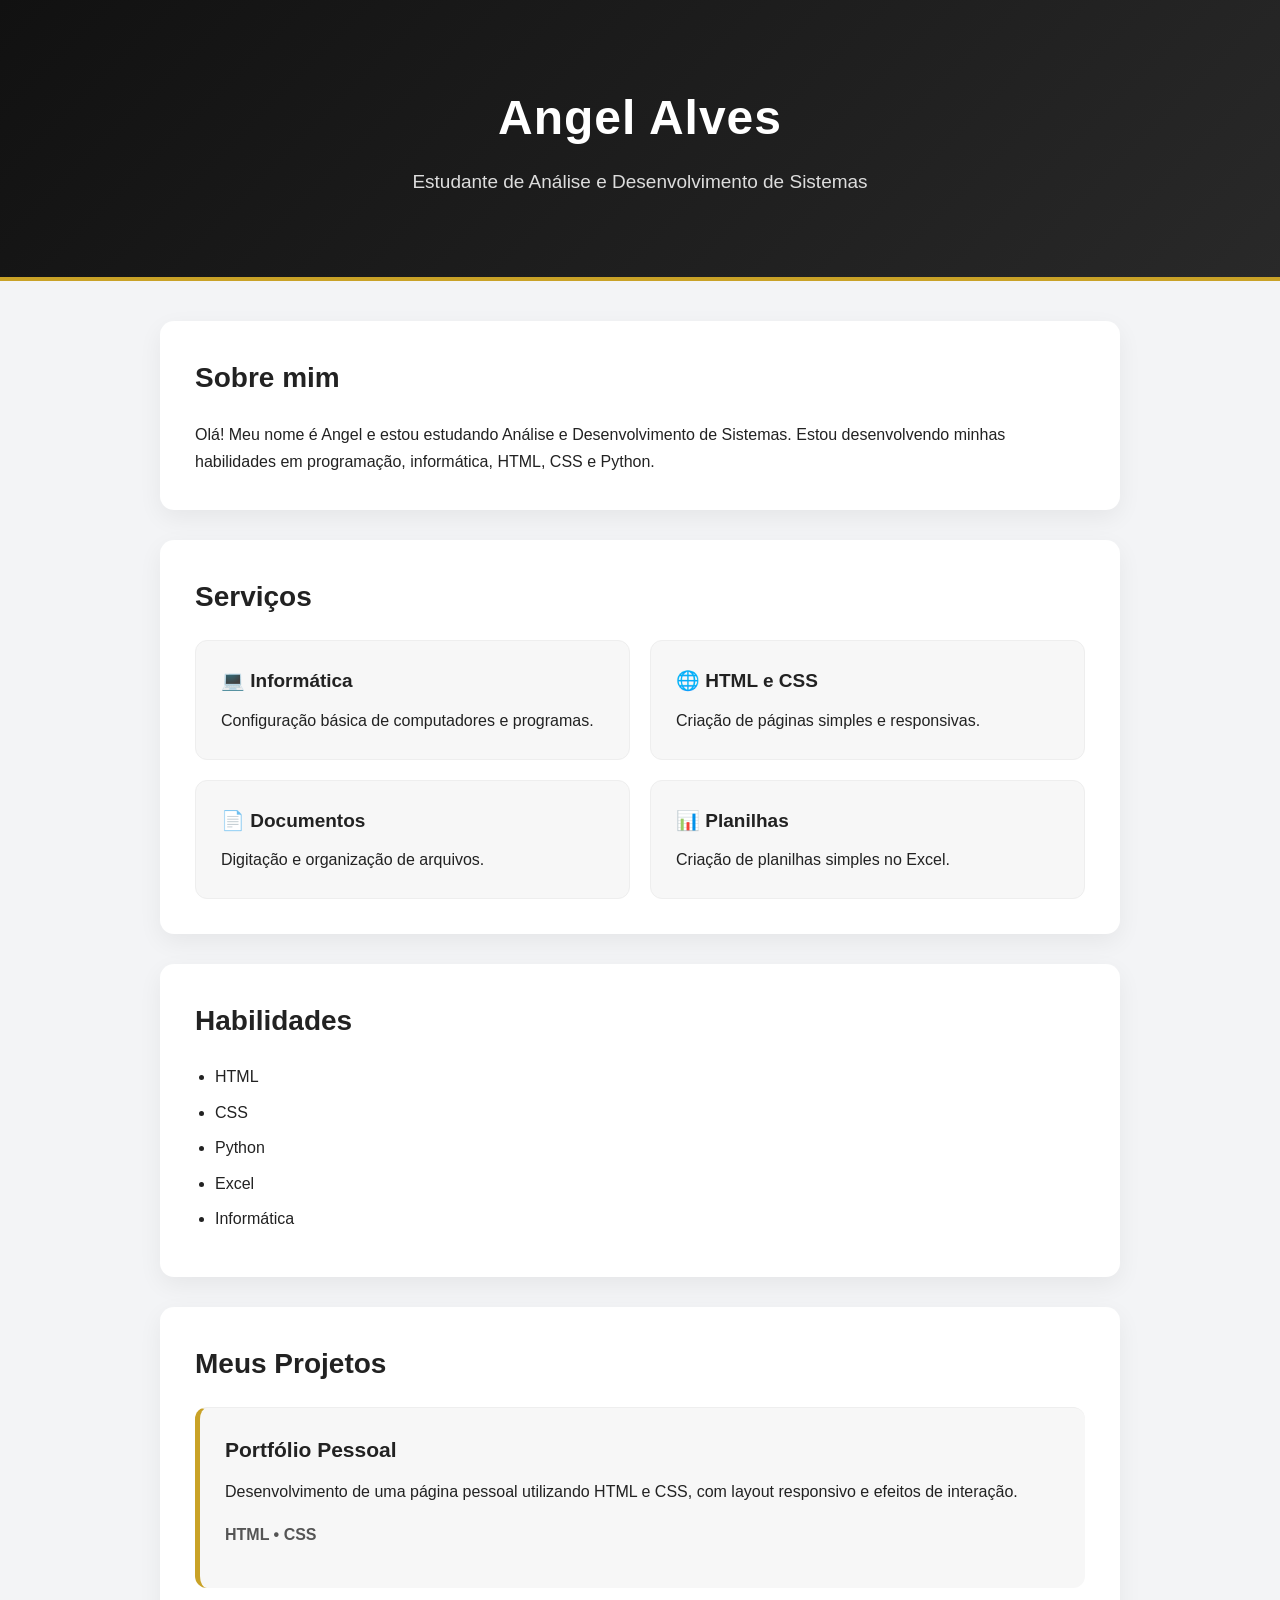
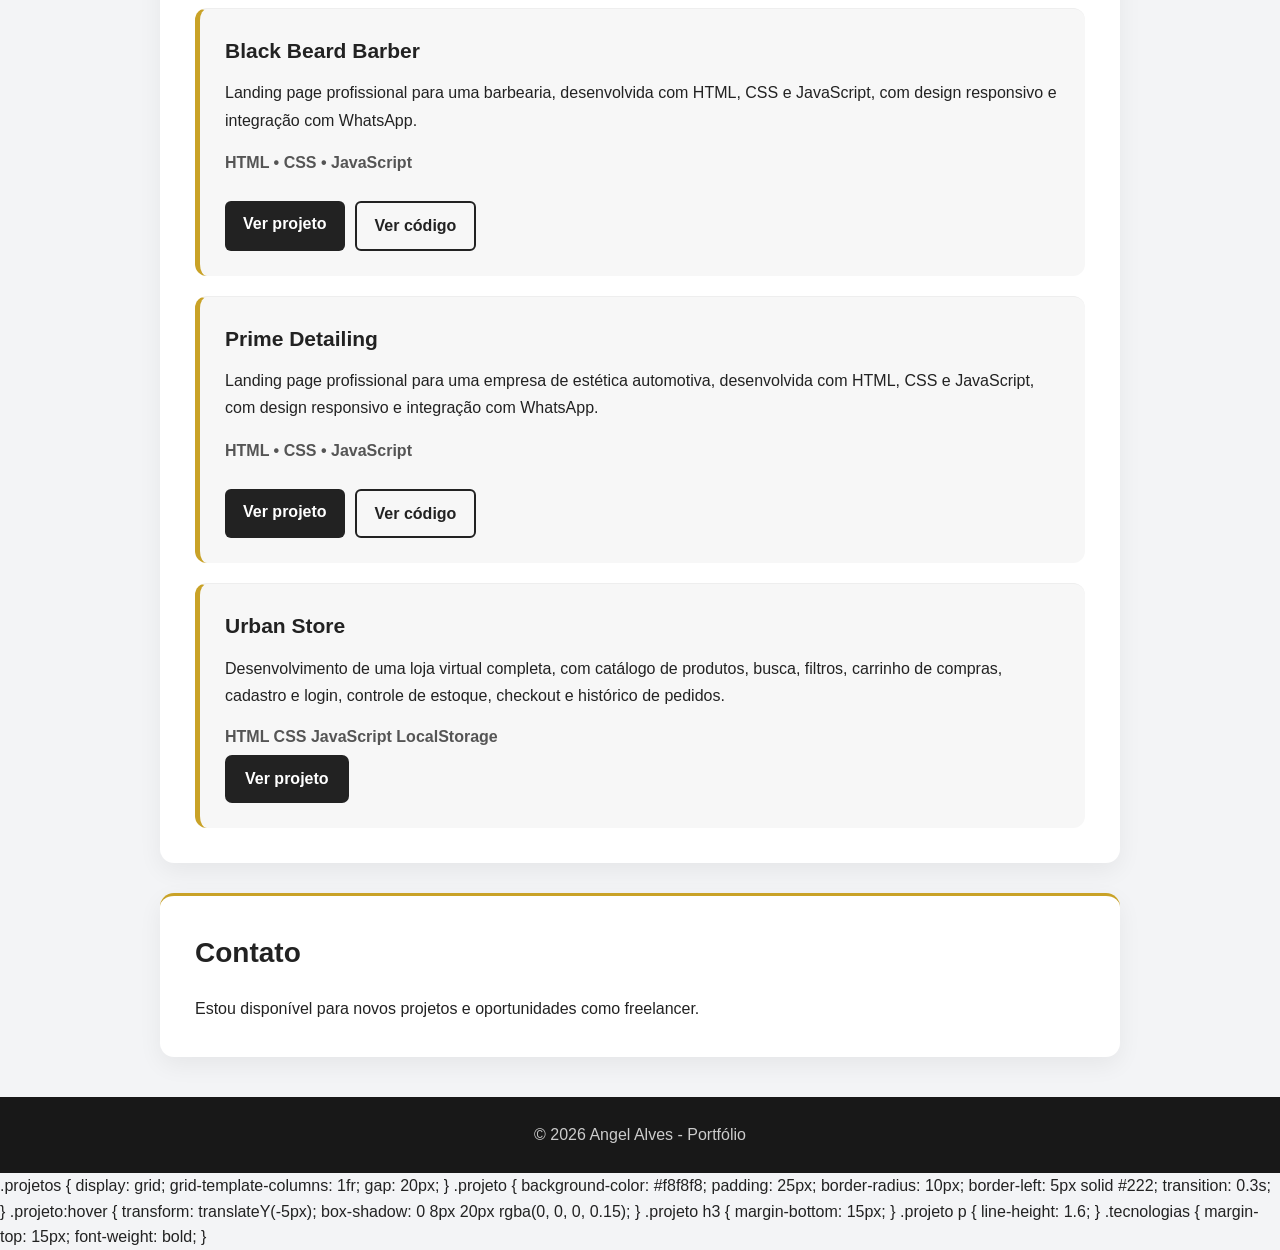
==== index.html @ e84a7216 "Refactor index.html to add new project section" ====
<!DOCTYPE html>
<html lang="pt-BR">

<head>
    <meta charset="UTF-8">
    <meta name="viewport" content="width=device-width, initial-scale=1.0">

    <title>Meu Portfólio</title>

    <link rel="stylesheet" href="./style.css">
</head>

<body>

    <header>
        <h1>Angel Alves</h1>
        <p>Estudante de Análise e Desenvolvimento de Sistemas</p>
    </header>

    <main>

        <section>
            <h2>Sobre mim</h2>

            <p>
                Olá! Meu nome é Angel e estou estudando
                Análise e Desenvolvimento de Sistemas.
                Estou desenvolvendo minhas habilidades em
                programação, informática, HTML, CSS e Python.
            </p>
        </section>


        <section>
            <h2>Serviços</h2>

            <div class="cards-servicos">

    <div class="card">
        <h3>💻 Informática</h3>
        <p>Configuração básica de computadores e programas.</p>
    </div>

    <div class="card">
        <h3>🌐 HTML e CSS</h3>
        <p>Criação de páginas simples e responsivas.</p>
    </div>

    <div class="card">
        <h3>📄 Documentos</h3>
        <p>Digitação e organização de arquivos.</p>
    </div>

    <div class="card">
        <h3>📊 Planilhas</h3>
        <p>Criação de planilhas simples no Excel.</p>
    </div>

</div>
        </section>


        <section>
            <h2>Habilidades</h2>

            <ul>
                <li>HTML</li>
                <li>CSS</li>
                <li>Python</li>
                <li>Excel</li>
                <li>Informática</li>
            </ul>
        </section>
        
        <section>
    <h2>Meus Projetos</h2>

    <div class="projetos">

        <!-- Projeto 1 -->
        <div class="projeto">
            <h3>Portfólio Pessoal</h3>

            <p>
                Desenvolvimento de uma página pessoal utilizando
                HTML e CSS, com layout responsivo e efeitos
                de interação.
            </p>

            <p class="tecnologias">
                HTML • CSS
            </p>
        </div>


        <!-- Projeto 2 -->
        <div class="projeto">

            <h3>Black Beard Barber</h3>

            <p>
                Landing page profissional para uma barbearia,
                desenvolvida com HTML, CSS e JavaScript,
                com design responsivo e integração com WhatsApp.
            </p>

            <p class="tecnologias">
                HTML • CSS • JavaScript
            </p>

            <div class="botoes-projeto">

                <a href="https://angelalves-dev.github.io/black-beard-barber/"
                   target="_blank">
                    Ver projeto
                </a>

                <a href="https://github.com/angelalves-dev/black-beard-barber"
                   target="_blank"
                   class="btn-github">
                    Ver código
                </a>

            </div>

        </div>

        <!-- Projeto 3 -->
<div class="projeto">

    <h3>Prime Detailing</h3>

    <p>
        Landing page profissional para uma empresa de
        estética automotiva, desenvolvida com HTML, CSS
        e JavaScript, com design responsivo e integração
        com WhatsApp.
    </p>

    <p class="tecnologias">
        HTML • CSS • JavaScript
    </p>

    <div class="botoes-projeto">

        <a href="https://angelalves-dev.github.io/prime-detailing/"
           target="_blank">
            Ver projeto
        </a>

        <a href="https://github.com/angelalves-dev/prime-detailing"
           target="_blank"
           class="btn-github">
            Ver código
        </a>

    </div>

</div>

        <!-- URBAN STORE -->
<div class="projeto">

    <div class="projeto-conteudo">

        <h3>Urban Store</h3>

        <p>
            Desenvolvimento de uma loja virtual completa,
            com catálogo de produtos, busca, filtros,
            carrinho de compras, cadastro e login,
            controle de estoque, checkout e histórico
            de pedidos.
        </p>

        <div class="tecnologias">
            <span>HTML</span>
            <span>CSS</span>
            <span>JavaScript</span>
            <span>LocalStorage</span>
        </div>

        <a
            href="https://angelalves-dev.github.io/urban-store/"
            target="_blank"
            class="btn-projeto"
        >
            Ver projeto
        </a>

    </div>

</div>
        
    </div>
</section>

        <section>
            <h2>Contato</h2>

            <p>
                Estou disponível para novos projetos e
                oportunidades como freelancer.
            </p>
        </section>

    </main>

    <footer>
        <p>© 2026 Angel Alves - Portfólio</p>
    </footer>

</body>

</html>

.projetos {
    display: grid;
    grid-template-columns: 1fr;
    gap: 20px;
}

.projeto {
    background-color: #f8f8f8;
    padding: 25px;
    border-radius: 10px;
    border-left: 5px solid #222;
    transition: 0.3s;
}

.projeto:hover {
    transform: translateY(-5px);
    box-shadow: 0 8px 20px rgba(0, 0, 0, 0.15);
}

.projeto h3 {
    margin-bottom: 15px;
}

.projeto p {
    line-height: 1.6;
}

.tecnologias {
    margin-top: 15px;
    font-weight: bold;
}
---- style.css ----
* {
    margin: 0;
    padding: 0;
    box-sizing: border-box;
}

html {
    scroll-behavior: smooth;
}

body {
    font-family: Arial, sans-serif;
    background: #f3f4f6;
    color: #222;
    line-height: 1.6;
}

/* =========================
   CABEÇALHO
   ========================= */

header {
    background: linear-gradient(135deg, #111, #292929);
    color: white;
    text-align: center;
    padding: 80px 20px;
    border-bottom: 4px solid #c9a227;
}

header h1 {
    font-size: 48px;
    margin-bottom: 10px;
    letter-spacing: 1px;
}

header p {
    font-size: 19px;
    color: #ddd;
}

/* =========================
   CONTEÚDO
   ========================= */

main {
    max-width: 1000px;
    margin: 40px auto;
    padding: 0 20px;
}

section {
    background: white;
    padding: 35px;
    margin-bottom: 30px;
    border-radius: 14px;
    box-shadow: 0 8px 25px rgba(0, 0, 0, 0.06);
}

section h2 {
    font-size: 28px;
    margin-bottom: 20px;
    color: #222;
}

section p {
    line-height: 1.7;
}

/* =========================
   SERVIÇOS
   ========================= */

.cards-servicos {
    display: grid;
    grid-template-columns: repeat(2, 1fr);
    gap: 20px;
}

.card {
    background: #f7f7f7;
    padding: 25px;
    border-radius: 12px;
    border: 1px solid #eee;
    transition: 0.3s ease;
}

.card:hover {
    transform: translateY(-6px);
    box-shadow: 0 12px 25px rgba(0, 0, 0, 0.12);
    border-color: #c9a227;
}

.card h3 {
    margin-bottom: 10px;
    font-size: 19px;
}

/* =========================
   HABILIDADES
   ========================= */

ul {
    padding-left: 20px;
}

li {
    margin-bottom: 10px;
}

/* =========================
   PROJETOS
   ========================= */

.projetos {
    display: grid;
    grid-template-columns: 1fr;
    gap: 20px;
}

.projeto {
    background: #f7f7f7;
    padding: 25px;
    border-radius: 12px;
    border-left: 5px solid #c9a227;
    border-top: 1px solid #eee;
    transition: 0.3s ease;
}

.projeto:hover {
    transform: translateY(-5px);
    box-shadow: 0 12px 25px rgba(0, 0, 0, 0.10);
}

.projeto h3 {
    margin-bottom: 12px;
    font-size: 21px;
}

.projeto p {
    margin-bottom: 15px;
}

/* Tecnologias */

.tecnologias {
    font-weight: bold;
    color: #555;
}

/* Botão dos projetos */

.projeto a {
    display: inline-block;
    margin-top: 5px;
    background: #222;
    color: white;
    padding: 11px 20px;
    text-decoration: none;
    border-radius: 7px;
    font-weight: bold;
    transition: 0.3s ease;
}

.projeto a:hover {
    background: #c9a227;
    color: #111;
    transform: translateY(-2px);
}

/* =========================
   CONTATO
   ========================= */

section:last-of-type {
    border-top: 3px solid #c9a227;
}

/* =========================
   RODAPÉ
   ========================= */

footer {
    background: #181818;
    color: white;
    text-align: center;
    padding: 25px 20px;
    margin-top: 40px;
}

footer p {
    color: #ccc;
}

/* =========================
   CELULAR
   ========================= */

@media (max-width: 600px) {

    header {
        padding: 60px 20px;
    }

    header h1 {
        font-size: 36px;
    }

    header p {
        font-size: 16px;
    }

    main {
        margin: 25px auto;
        padding: 0 15px;
    }

    section {
        padding: 25px 20px;
        margin-bottom: 20px;
    }

    section h2 {
        font-size: 24px;
    }

    .cards-servicos {
        grid-template-columns: 1fr;
    }

    .card {
        padding: 20px;
    }

    .projeto {
        padding: 20px;
    }

    .projeto a {
        width: 100%;
        text-align: center;
    }
}

.botoes-projeto {
    display: flex;
    gap: 10px;
    margin-top: 20px;
}

.botoes-projeto a {
    display: inline-block;
    background-color: #222;
    color: white;
    padding: 10px 18px;
    text-decoration: none;
    border-radius: 6px;
    transition: 0.3s;
}

.botoes-projeto a:hover {
    background-color: #c9a227;
    color: #111;
}

.botoes-projeto .btn-github {
    background-color: transparent;
    color: #222;
    border: 2px solid #222;
}

.botoes-projeto .btn-github:hover {
    background-color: #222;
    color: white;
}

@media (max-width: 600px) {
    .botoes-projeto {
        flex-direction: column;
    }

    .botoes-projeto a {
        text-align: center;
    }
}
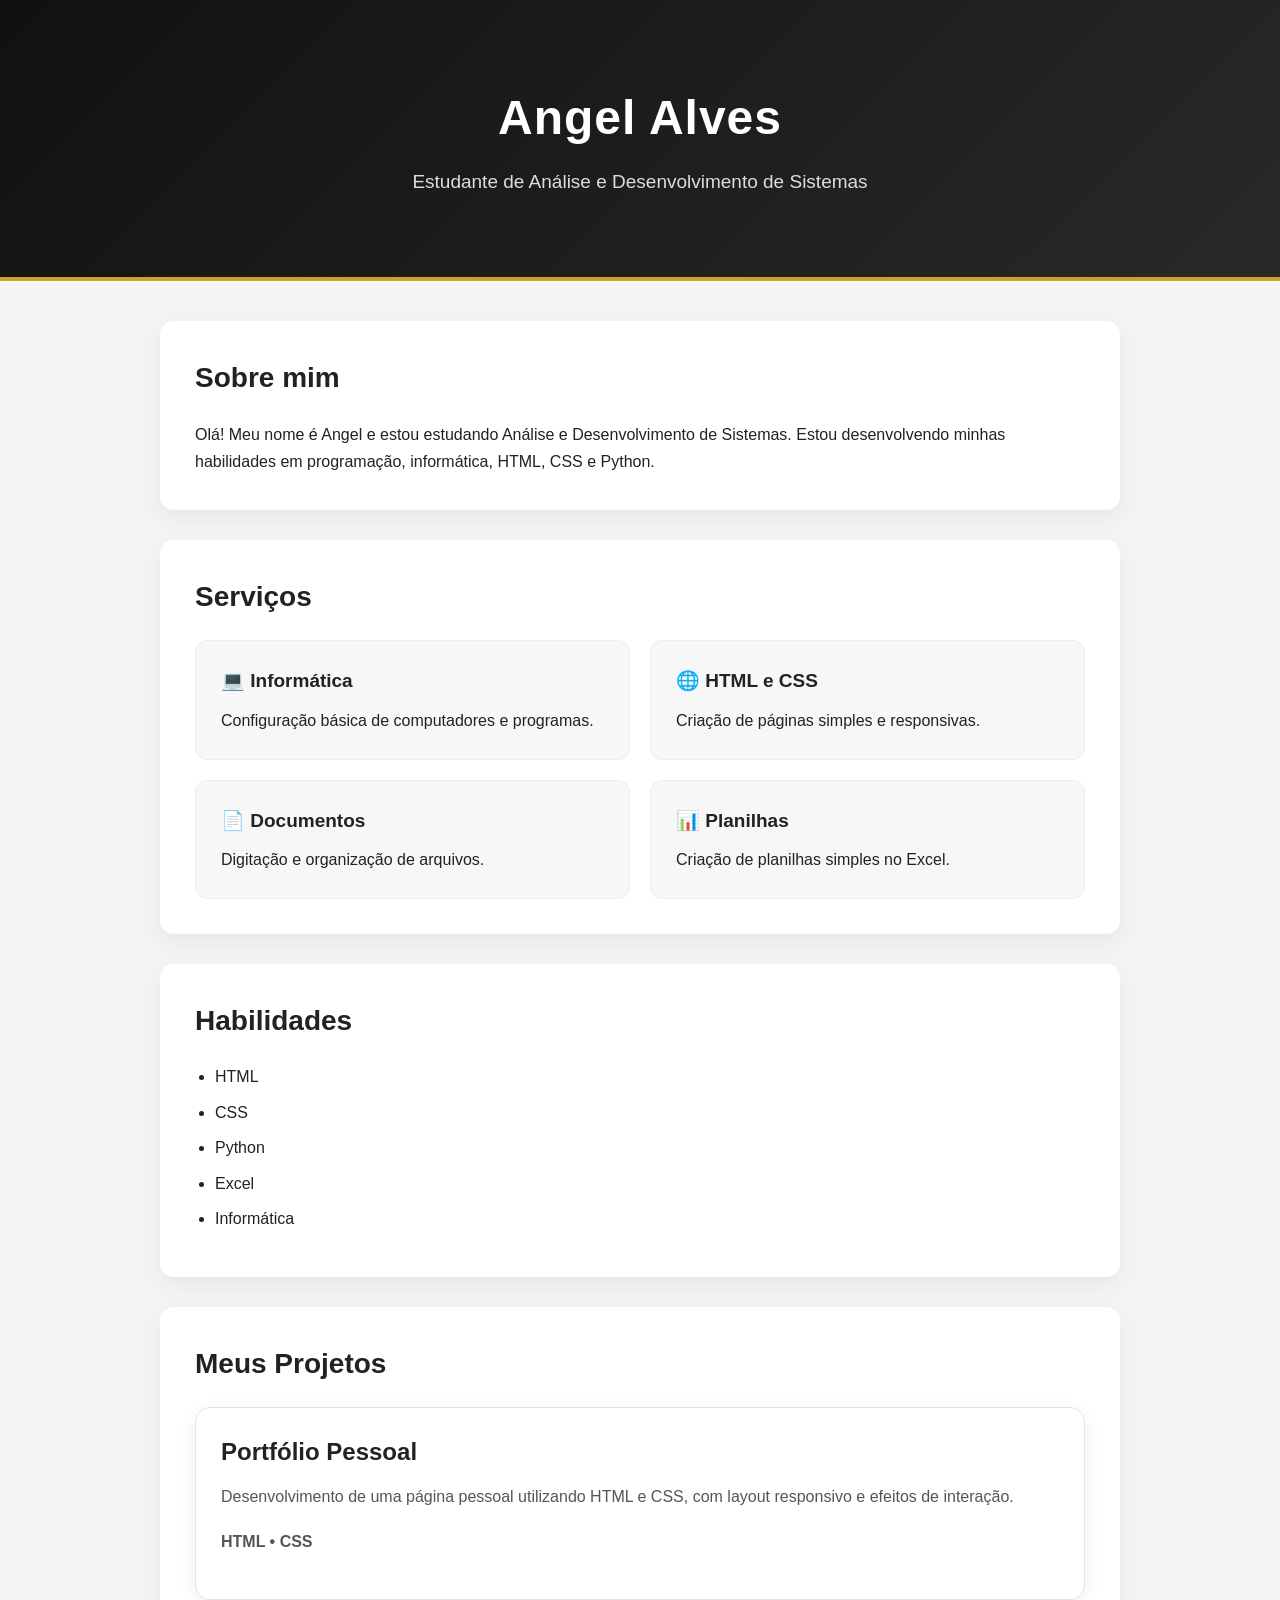
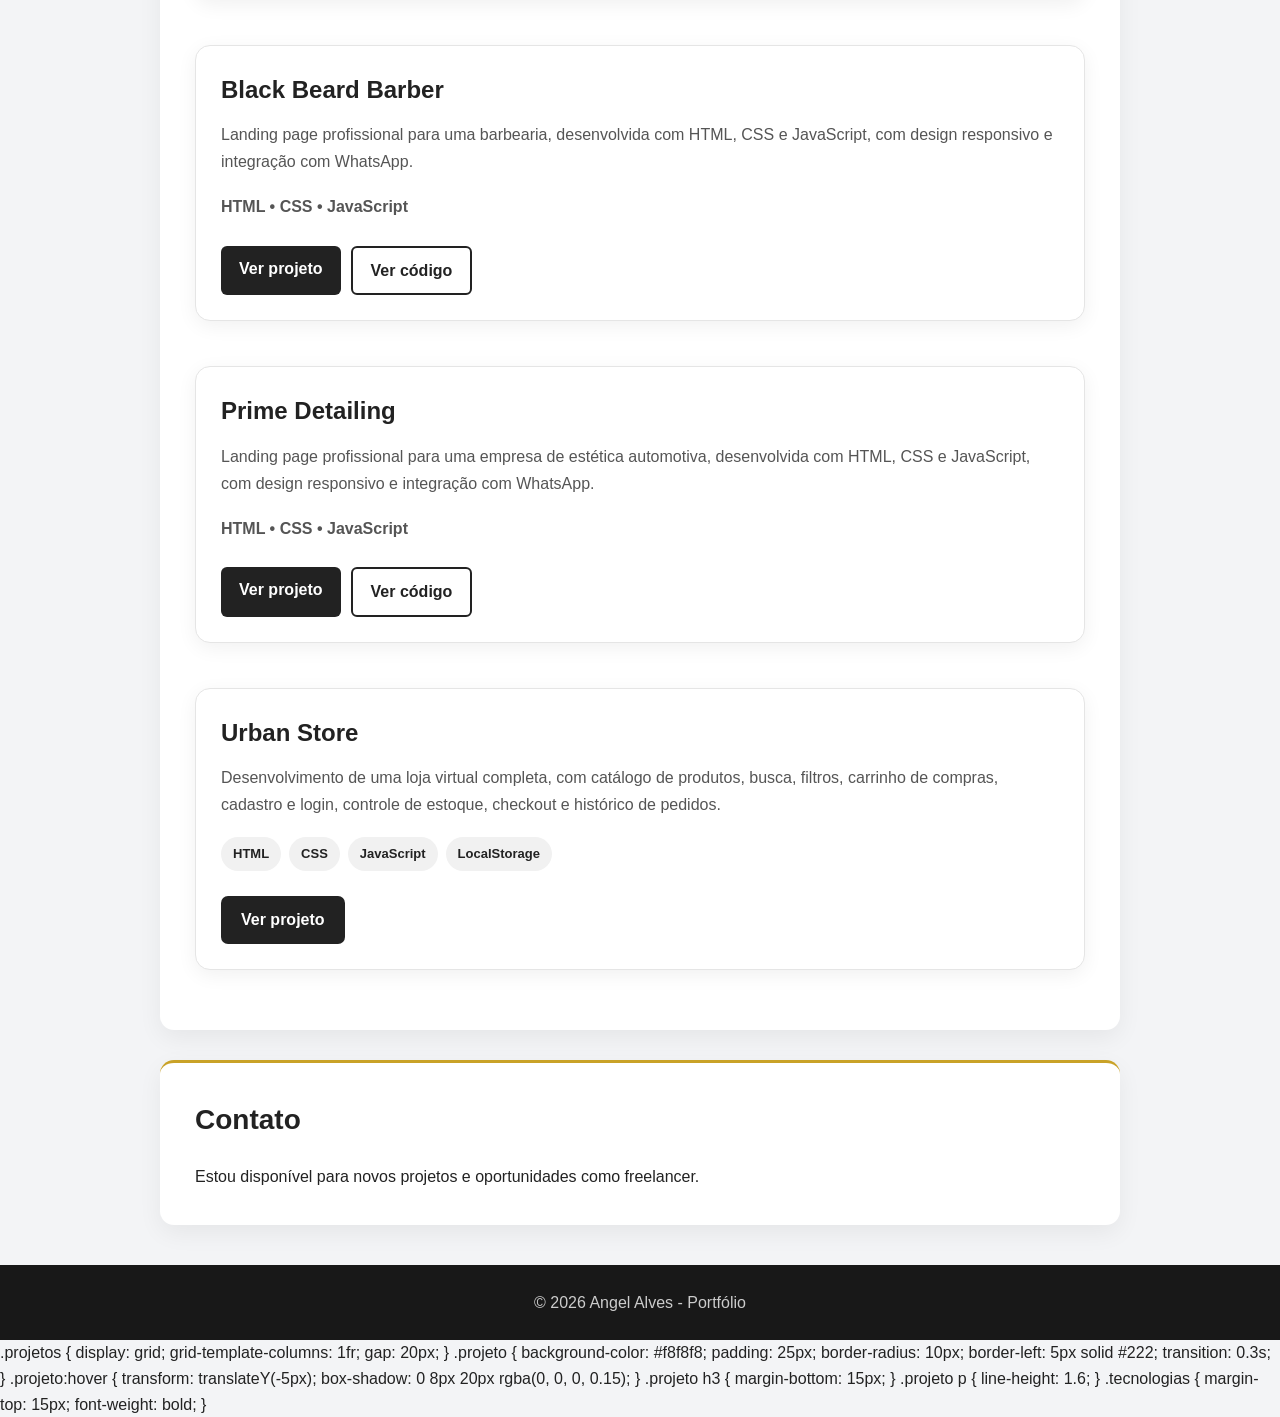
==== commit 50f136c9: "Fix HTML formatting and structure" ====
--- a/index.html
+++ b/index.html
@@ -181,7 +181,7 @@
         </div>
 
         <a
-            href="https://angelalves-dev.github.io/urban-store/"
+            href="https://angelalves-dev.github.io/URBAN-STORE/"
             target="_blank"
             class="btn-projeto"
         >
--- a/style.css
+++ b/style.css
@@ -282,3 +282,65 @@
         text-align: center;
     }
 }
+
+/* =========================================================
+   PROJETOS
+========================================================= */
+
+.projeto {
+    background: #ffffff;
+    border: 1px solid #e5e5e5;
+    border-radius: 15px;
+    padding: 25px;
+    margin-bottom: 25px;
+    box-shadow: 0 5px 20px rgba(0, 0, 0, 0.06);
+    transition: 0.3s ease;
+}
+
+.projeto:hover {
+    transform: translateY(-5px);
+    box-shadow: 0 10px 30px rgba(0, 0, 0, 0.10);
+}
+
+.projeto h3 {
+    margin-top: 0;
+    margin-bottom: 12px;
+    font-size: 24px;
+}
+
+.projeto p {
+    line-height: 1.7;
+    color: #555;
+    margin-bottom: 18px;
+}
+
+.tecnologias {
+    display: flex;
+    flex-wrap: wrap;
+    gap: 8px;
+    margin-bottom: 20px;
+}
+
+.tecnologias span {
+    background: #f1f1f1;
+    color: #222;
+    padding: 7px 12px;
+    border-radius: 20px;
+    font-size: 13px;
+    font-weight: 600;
+}
+
+.btn-projeto {
+    display: inline-block;
+    background: #111;
+    color: #fff;
+    text-decoration: none;
+    padding: 11px 20px;
+    border-radius: 8px;
+    font-weight: 600;
+    transition: 0.3s ease;
+}
+
+.btn-projeto:hover {
+    background: #333;
+}
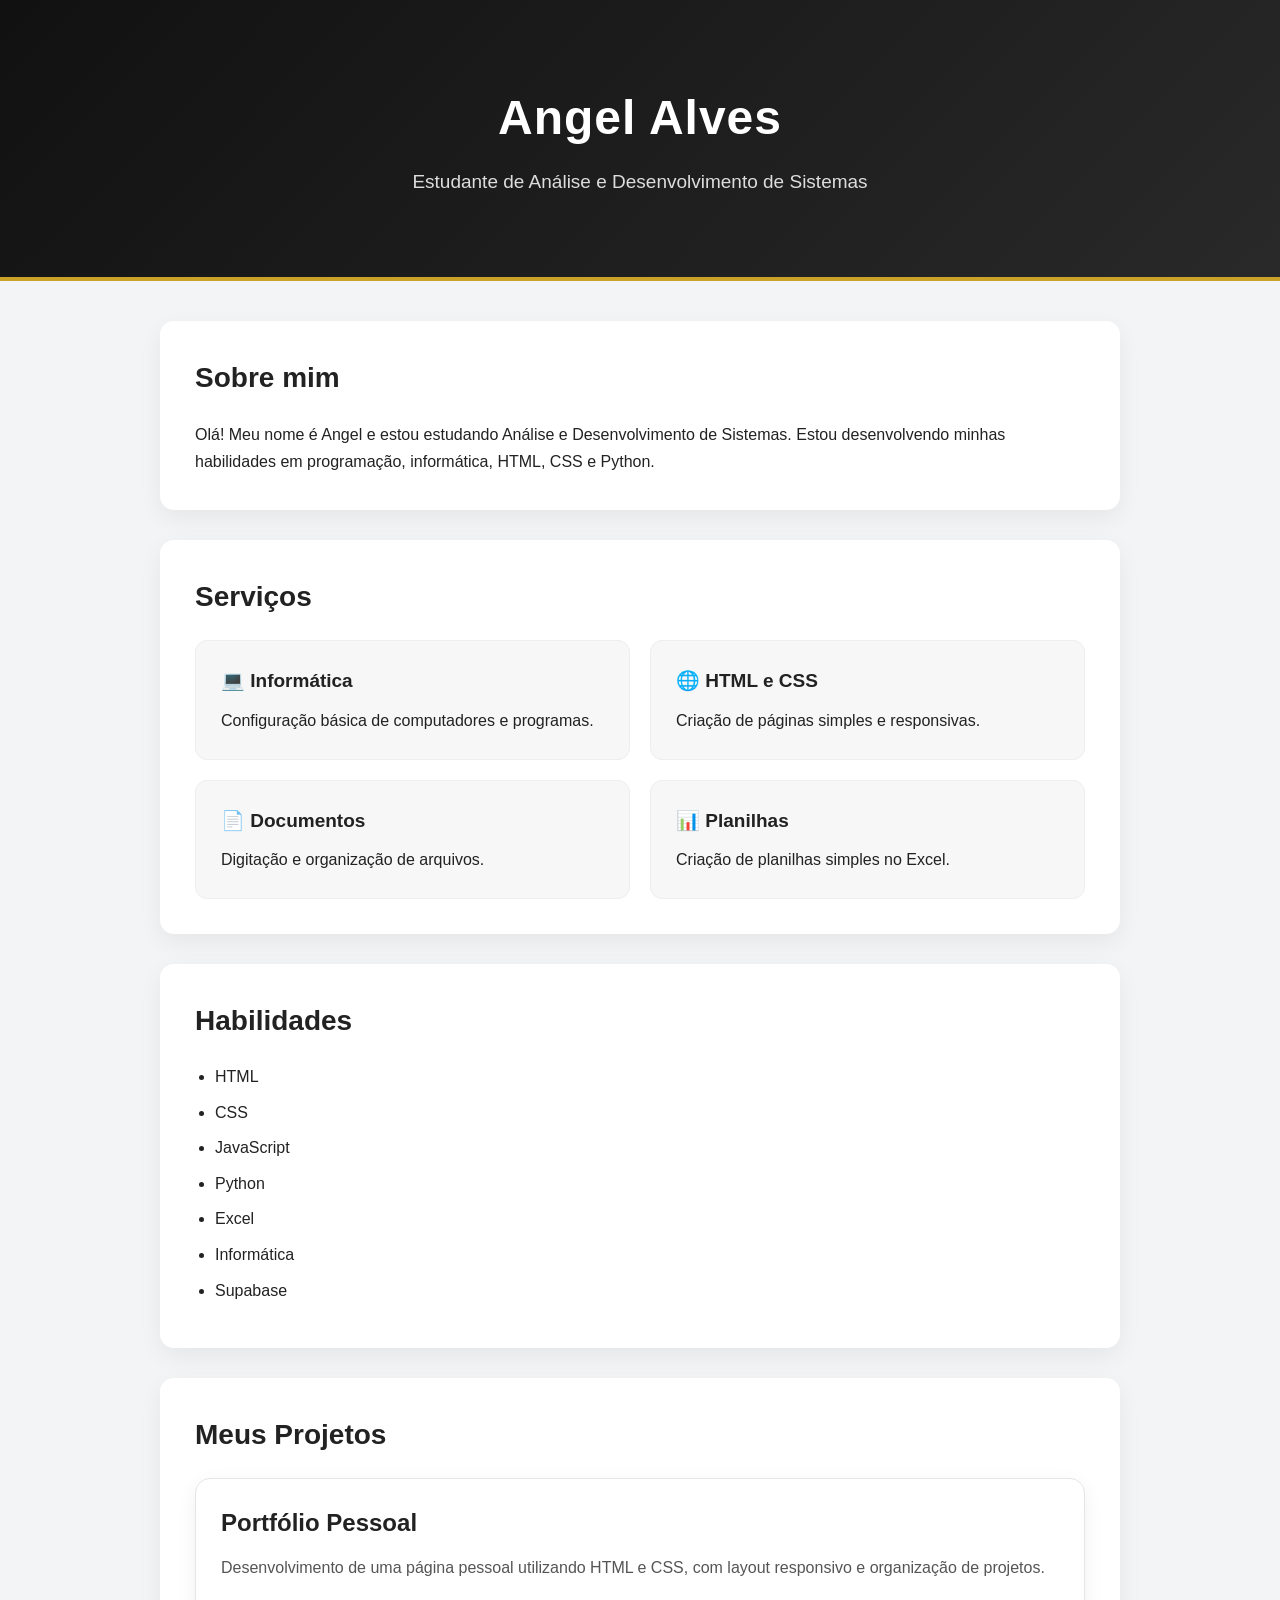
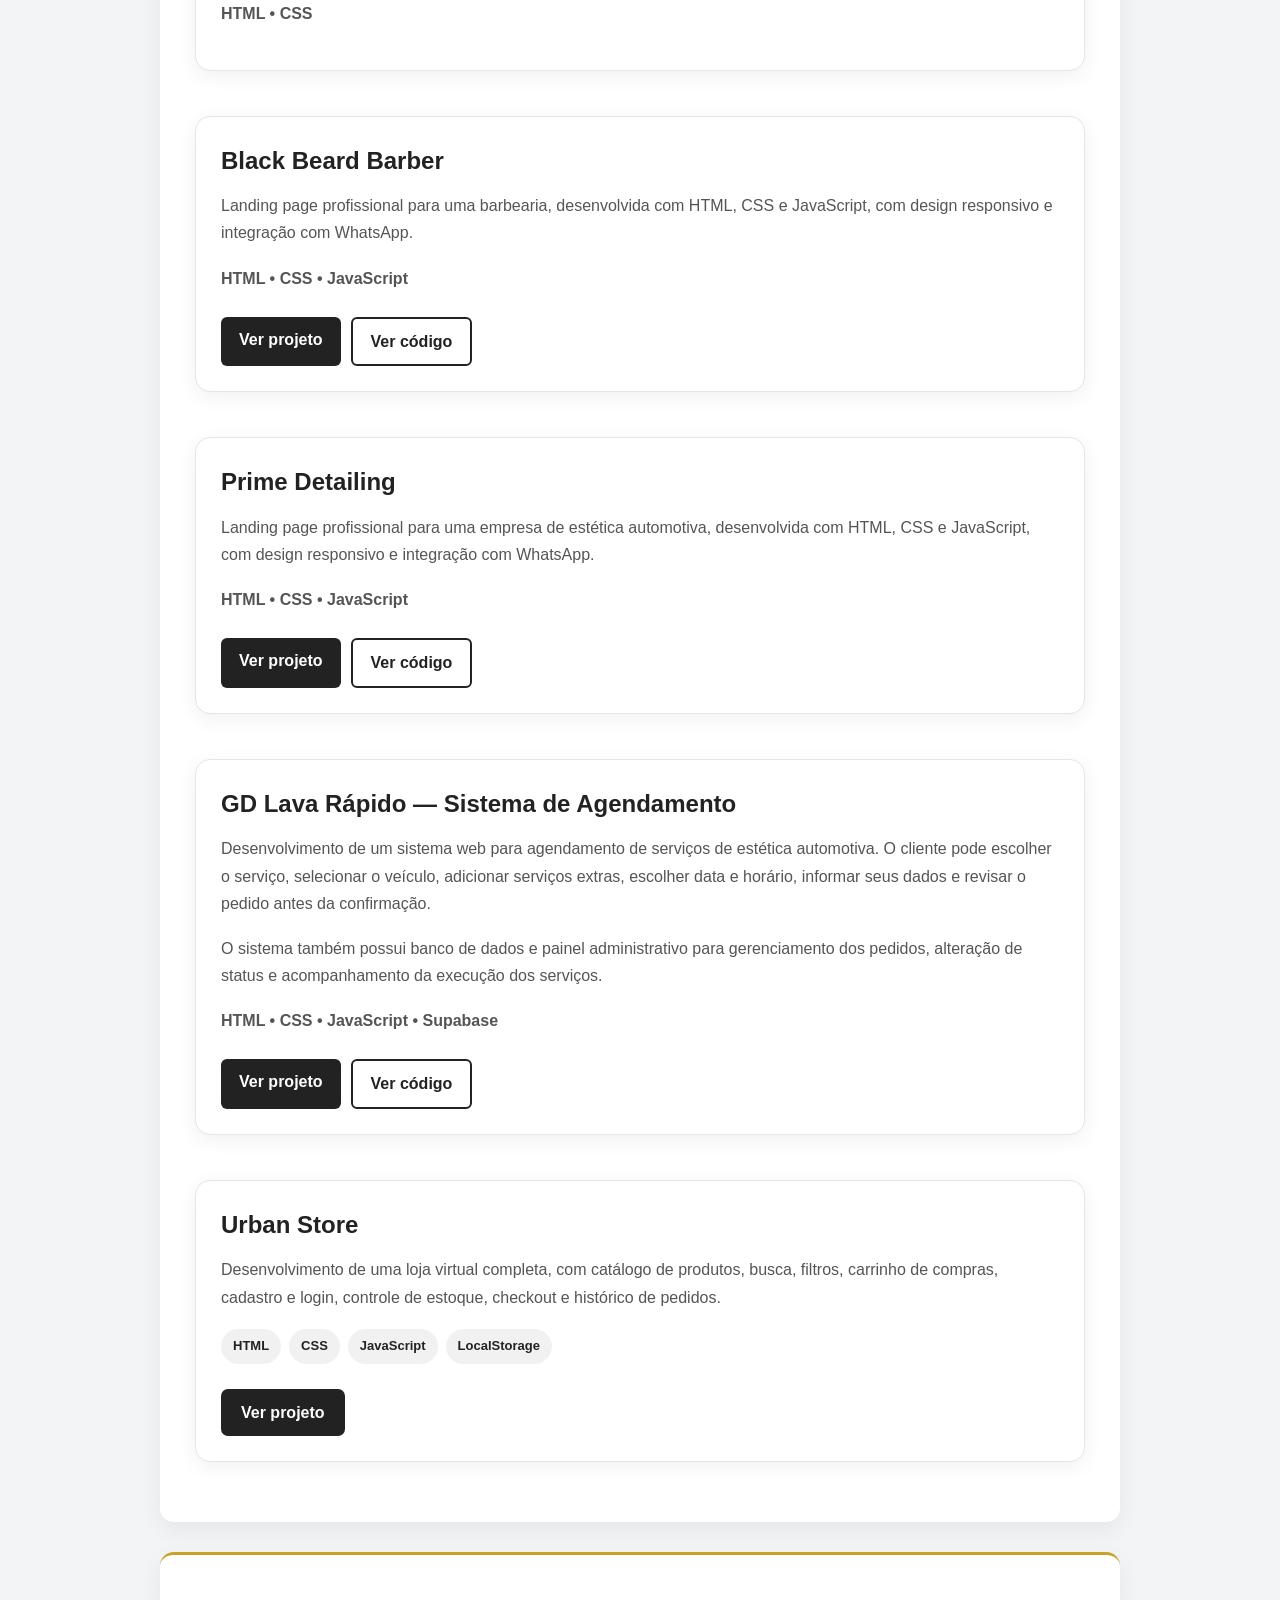
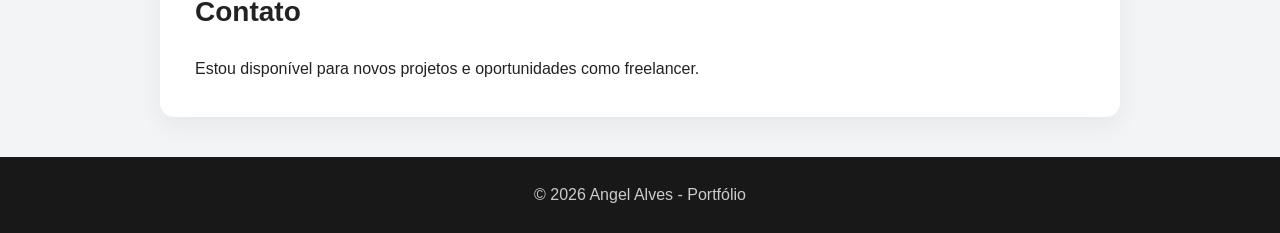
==== commit 7c9e0c3c: "Update index.html" ====
--- a/index.html
+++ b/index.html
@@ -19,6 +19,7 @@
 
     <main>
 
+        <!-- SOBRE -->
         <section>
             <h2>Sobre mim</h2>
 
@@ -31,217 +32,280 @@
         </section>
 
 
+        <!-- SERVIÇOS -->
         <section>
             <h2>Serviços</h2>
 
             <div class="cards-servicos">
 
-    <div class="card">
-        <h3>💻 Informática</h3>
-        <p>Configuração básica de computadores e programas.</p>
-    </div>
-
-    <div class="card">
-        <h3>🌐 HTML e CSS</h3>
-        <p>Criação de páginas simples e responsivas.</p>
-    </div>
-
-    <div class="card">
-        <h3>📄 Documentos</h3>
-        <p>Digitação e organização de arquivos.</p>
-    </div>
-
-    <div class="card">
-        <h3>📊 Planilhas</h3>
-        <p>Criação de planilhas simples no Excel.</p>
-    </div>
-
-</div>
-        </section>
-
-
+                <div class="card">
+                    <h3>💻 Informática</h3>
+                    <p>
+                        Configuração básica de computadores
+                        e programas.
+                    </p>
+                </div>
+
+                <div class="card">
+                    <h3>🌐 HTML e CSS</h3>
+                    <p>
+                        Criação de páginas simples e responsivas.
+                    </p>
+                </div>
+
+                <div class="card">
+                    <h3>📄 Documentos</h3>
+                    <p>
+                        Digitação e organização de arquivos.
+                    </p>
+                </div>
+
+                <div class="card">
+                    <h3>📊 Planilhas</h3>
+                    <p>
+                        Criação de planilhas simples no Excel.
+                    </p>
+                </div>
+
+            </div>
+        </section>
+
+
+        <!-- HABILIDADES -->
         <section>
             <h2>Habilidades</h2>
 
             <ul>
                 <li>HTML</li>
                 <li>CSS</li>
+                <li>JavaScript</li>
                 <li>Python</li>
                 <li>Excel</li>
                 <li>Informática</li>
+                <li>Supabase</li>
             </ul>
         </section>
-        
-        <section>
-    <h2>Meus Projetos</h2>
-
-    <div class="projetos">
-
-        <!-- Projeto 1 -->
-        <div class="projeto">
-            <h3>Portfólio Pessoal</h3>
-
-            <p>
-                Desenvolvimento de uma página pessoal utilizando
-                HTML e CSS, com layout responsivo e efeitos
-                de interação.
-            </p>
-
-            <p class="tecnologias">
-                HTML • CSS
-            </p>
-        </div>
-
-
-        <!-- Projeto 2 -->
-        <div class="projeto">
-
-            <h3>Black Beard Barber</h3>
-
-            <p>
-                Landing page profissional para uma barbearia,
-                desenvolvida com HTML, CSS e JavaScript,
-                com design responsivo e integração com WhatsApp.
-            </p>
-
-            <p class="tecnologias">
-                HTML • CSS • JavaScript
-            </p>
-
-            <div class="botoes-projeto">
-
-                <a href="https://angelalves-dev.github.io/black-beard-barber/"
-                   target="_blank">
-                    Ver projeto
-                </a>
-
-                <a href="https://github.com/angelalves-dev/black-beard-barber"
-                   target="_blank"
-                   class="btn-github">
-                    Ver código
-                </a>
+
+
+        <!-- PROJETOS -->
+        <section>
+
+            <h2>Meus Projetos</h2>
+
+            <div class="projetos">
+
+
+                <!-- PROJETO 1 -->
+                <div class="projeto">
+
+                    <h3>Portfólio Pessoal</h3>
+
+                    <p>
+                        Desenvolvimento de uma página pessoal
+                        utilizando HTML e CSS, com layout
+                        responsivo e organização de projetos.
+                    </p>
+
+                    <p class="tecnologias">
+                        HTML • CSS
+                    </p>
+
+                </div>
+
+
+                <!-- PROJETO 2 -->
+                <div class="projeto">
+
+                    <h3>Black Beard Barber</h3>
+
+                    <p>
+                        Landing page profissional para uma
+                        barbearia, desenvolvida com HTML,
+                        CSS e JavaScript, com design responsivo
+                        e integração com WhatsApp.
+                    </p>
+
+                    <p class="tecnologias">
+                        HTML • CSS • JavaScript
+                    </p>
+
+                    <div class="botoes-projeto">
+
+                        <a
+                            href="https://angelalves-dev.github.io/black-beard-barber/"
+                            target="_blank"
+                        >
+                            Ver projeto
+                        </a>
+
+                        <a
+                            href="https://github.com/angelalves-dev/black-beard-barber"
+                            target="_blank"
+                            class="btn-github"
+                        >
+                            Ver código
+                        </a>
+
+                    </div>
+
+                </div>
+
+
+                <!-- PROJETO 3 -->
+                <div class="projeto">
+
+                    <h3>Prime Detailing</h3>
+
+                    <p>
+                        Landing page profissional para uma
+                        empresa de estética automotiva,
+                        desenvolvida com HTML, CSS e JavaScript,
+                        com design responsivo e integração
+                        com WhatsApp.
+                    </p>
+
+                    <p class="tecnologias">
+                        HTML • CSS • JavaScript
+                    </p>
+
+                    <div class="botoes-projeto">
+
+                        <a
+                            href="https://angelalves-dev.github.io/prime-detailing/"
+                            target="_blank"
+                        >
+                            Ver projeto
+                        </a>
+
+                        <a
+                            href="https://github.com/angelalves-dev/prime-detailing"
+                            target="_blank"
+                            class="btn-github"
+                        >
+                            Ver código
+                        </a>
+
+                    </div>
+
+                </div>
+
+
+                <!-- PROJETO 4 -->
+                <div class="projeto">
+
+                    <div class="projeto-conteudo">
+
+                        <h3>GD Lava Rápido — Sistema de Agendamento</h3>
+
+                        <p>
+                            Desenvolvimento de um sistema web
+                            para agendamento de serviços de
+                            estética automotiva. O cliente pode
+                            escolher o serviço, selecionar o veículo,
+                            adicionar serviços extras, escolher data
+                            e horário, informar seus dados e revisar
+                            o pedido antes da confirmação.
+                        </p>
+
+                        <p>
+                            O sistema também possui banco de dados
+                            e painel administrativo para gerenciamento
+                            dos pedidos, alteração de status e
+                            acompanhamento da execução dos serviços.
+                        </p>
+
+                        <p class="tecnologias">
+                            HTML • CSS • JavaScript • Supabase
+                        </p>
+
+                        <div class="botoes-projeto">
+
+                            <a
+                                href="https://angelalves-dev.github.io/gd-lava-rapido/"
+                                target="_blank"
+                            >
+                                Ver projeto
+                            </a>
+
+                            <a
+                                href="https://github.com/angelalves-dev/gd-lava-rapido"
+                                target="_blank"
+                                class="btn-github"
+                            >
+                                Ver código
+                            </a>
+
+                        </div>
+
+                    </div>
+
+                </div>
+
+
+                <!-- PROJETO 5 -->
+                <div class="projeto">
+
+                    <div class="projeto-conteudo">
+
+                        <h3>Urban Store</h3>
+
+                        <p>
+                            Desenvolvimento de uma loja virtual
+                            completa, com catálogo de produtos,
+                            busca, filtros, carrinho de compras,
+                            cadastro e login, controle de estoque,
+                            checkout e histórico de pedidos.
+                        </p>
+
+                        <div class="tecnologias">
+
+                            <span>HTML</span>
+                            <span>CSS</span>
+                            <span>JavaScript</span>
+                            <span>LocalStorage</span>
+
+                        </div>
+
+                        <a
+                            href="https://angelalves-dev.github.io/URBAN-STORE/"
+                            target="_blank"
+                            class="btn-projeto"
+                        >
+                            Ver projeto
+                        </a>
+
+                    </div>
+
+                </div>
 
             </div>
 
-        </div>
-
-        <!-- Projeto 3 -->
-<div class="projeto">
-
-    <h3>Prime Detailing</h3>
-
-    <p>
-        Landing page profissional para uma empresa de
-        estética automotiva, desenvolvida com HTML, CSS
-        e JavaScript, com design responsivo e integração
-        com WhatsApp.
-    </p>
-
-    <p class="tecnologias">
-        HTML • CSS • JavaScript
-    </p>
-
-    <div class="botoes-projeto">
-
-        <a href="https://angelalves-dev.github.io/prime-detailing/"
-           target="_blank">
-            Ver projeto
-        </a>
-
-        <a href="https://github.com/angelalves-dev/prime-detailing"
-           target="_blank"
-           class="btn-github">
-            Ver código
-        </a>
-
-    </div>
-
-</div>
-
-        <!-- URBAN STORE -->
-<div class="projeto">
-
-    <div class="projeto-conteudo">
-
-        <h3>Urban Store</h3>
-
-        <p>
-            Desenvolvimento de uma loja virtual completa,
-            com catálogo de produtos, busca, filtros,
-            carrinho de compras, cadastro e login,
-            controle de estoque, checkout e histórico
-            de pedidos.
-        </p>
-
-        <div class="tecnologias">
-            <span>HTML</span>
-            <span>CSS</span>
-            <span>JavaScript</span>
-            <span>LocalStorage</span>
-        </div>
-
-        <a
-            href="https://angelalves-dev.github.io/URBAN-STORE/"
-            target="_blank"
-            class="btn-projeto"
-        >
-            Ver projeto
-        </a>
-
-    </div>
-
-</div>
-        
-    </div>
-</section>
-
-        <section>
+        </section>
+
+
+        <!-- CONTATO -->
+        <section>
+
             <h2>Contato</h2>
 
             <p>
                 Estou disponível para novos projetos e
                 oportunidades como freelancer.
             </p>
+
         </section>
 
     </main>
 
+
     <footer>
-        <p>© 2026 Angel Alves - Portfólio</p>
+
+        <p>
+            © 2026 Angel Alves - Portfólio
+        </p>
+
     </footer>
 
 </body>
 
 </html>
-
-.projetos {
-    display: grid;
-    grid-template-columns: 1fr;
-    gap: 20px;
-}
-
-.projeto {
-    background-color: #f8f8f8;
-    padding: 25px;
-    border-radius: 10px;
-    border-left: 5px solid #222;
-    transition: 0.3s;
-}
-
-.projeto:hover {
-    transform: translateY(-5px);
-    box-shadow: 0 8px 20px rgba(0, 0, 0, 0.15);
-}
-
-.projeto h3 {
-    margin-bottom: 15px;
-}
-
-.projeto p {
-    line-height: 1.6;
-}
-
-.tecnologias {
-    margin-top: 15px;
-    font-weight: bold;
-}
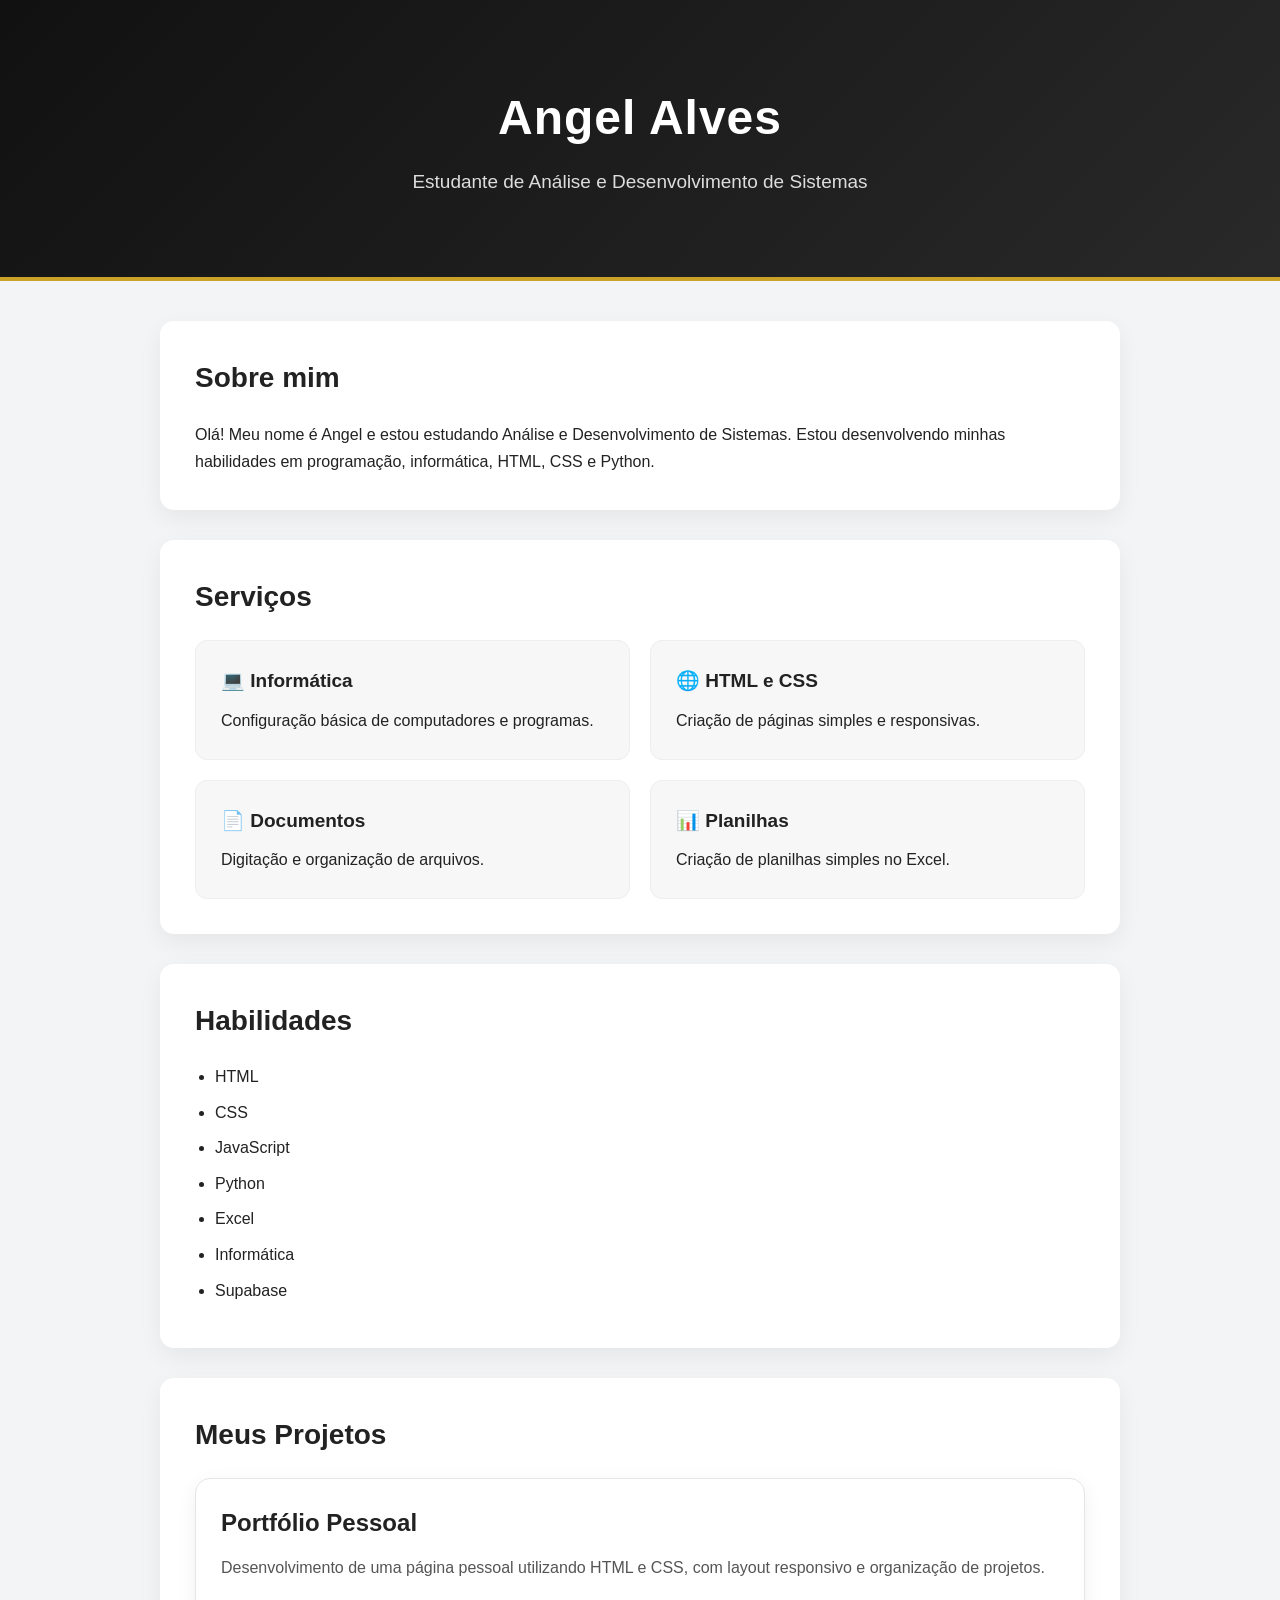
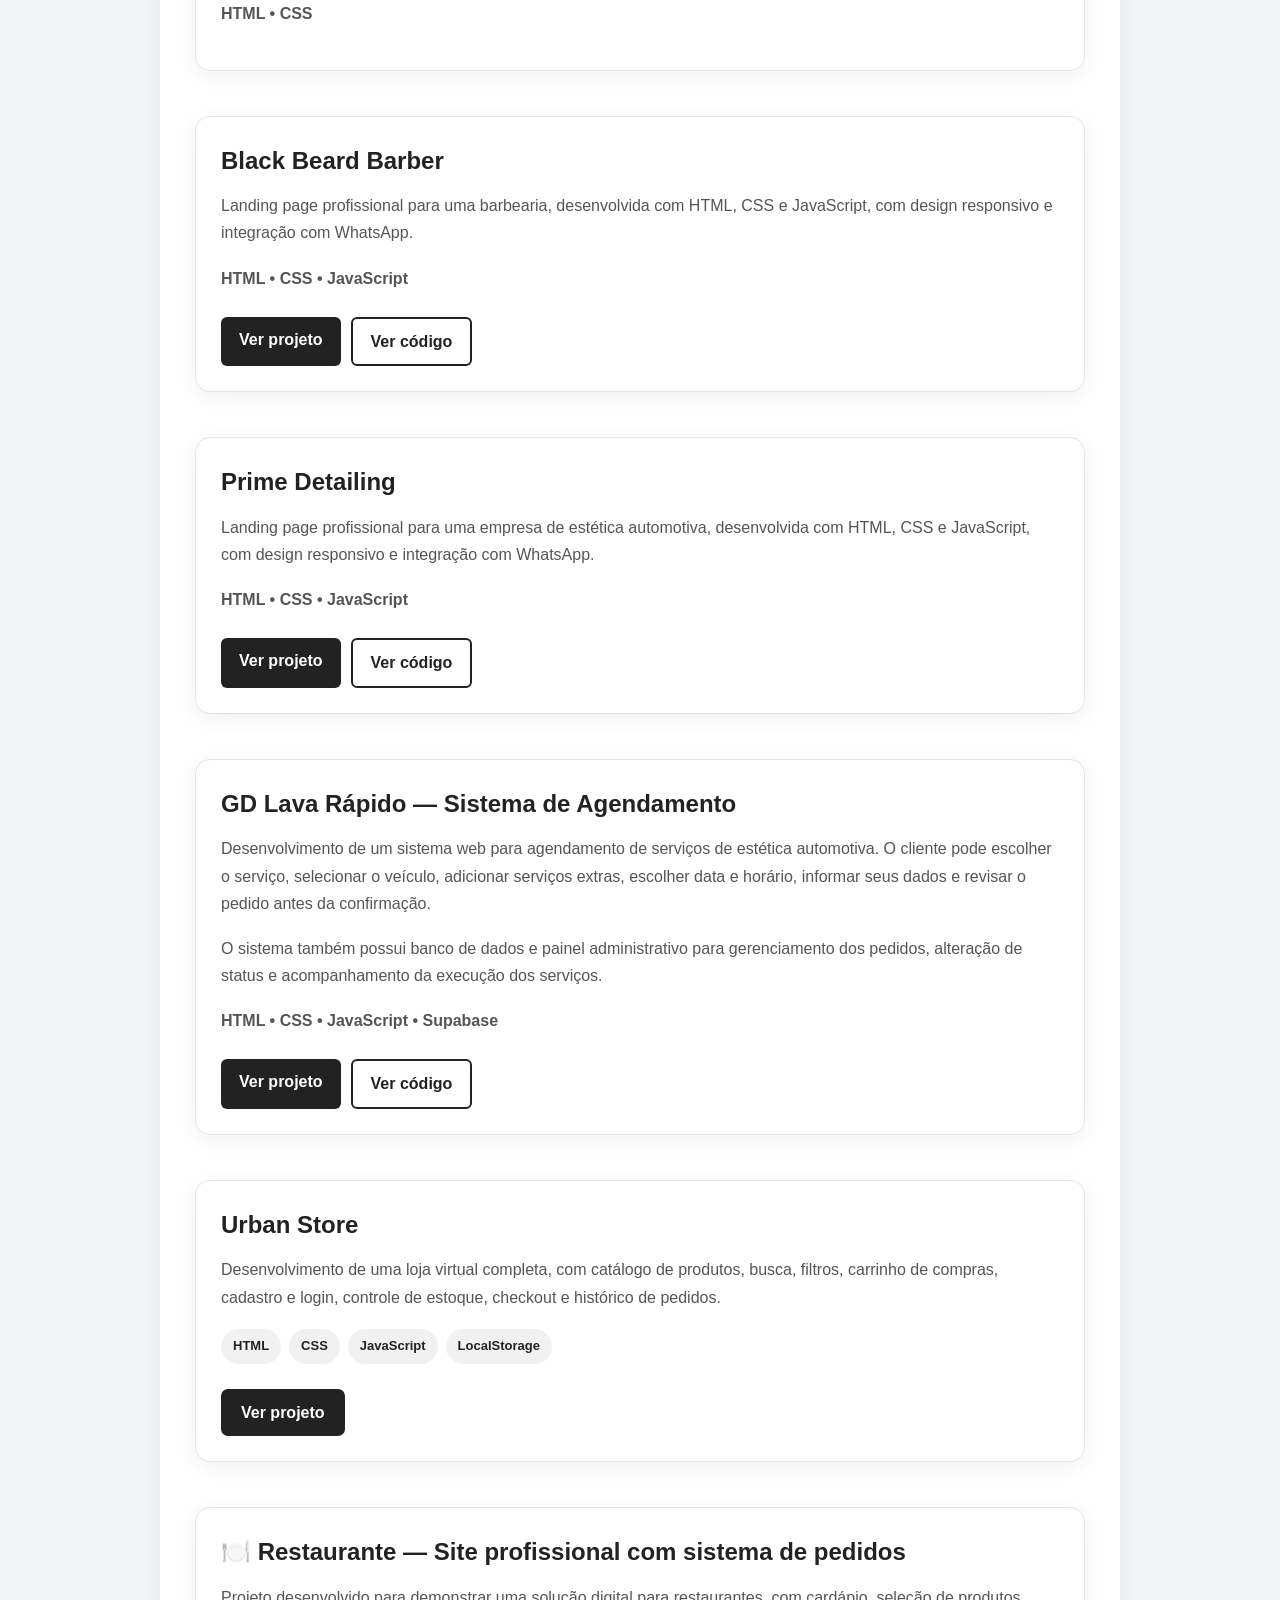
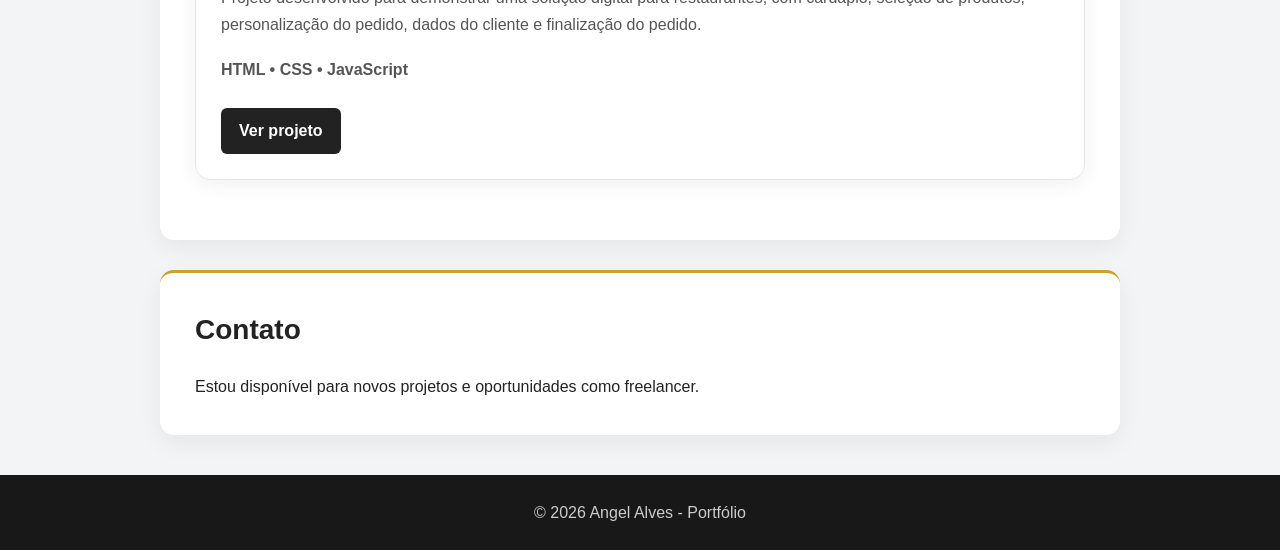
==== commit 6ee1c619: "Update index.html" ====
--- a/index.html
+++ b/index.html
@@ -278,6 +278,39 @@
 
                 </div>
 
+                <!-- PROJETO 6 -->
+<div class="projeto">
+
+    <div class="projeto-conteudo">
+
+        <h3>🍽️ Restaurante — Site profissional com sistema de pedidos</h3>
+
+        <p>
+            Projeto desenvolvido para demonstrar uma solução
+            digital para restaurantes, com cardápio, seleção
+            de produtos, personalização do pedido, dados do
+            cliente e finalização do pedido.
+        </p>
+
+        <p class="tecnologias">
+            HTML • CSS • JavaScript
+        </p>
+
+        <div class="botoes-projeto">
+
+            <a
+                href="LINK_DO_RESTAURANTE"
+                target="_blank"
+            >
+                Ver projeto
+            </a>
+
+        </div>
+
+    </div>
+
+</div>
+
             </div>
 
         </section>
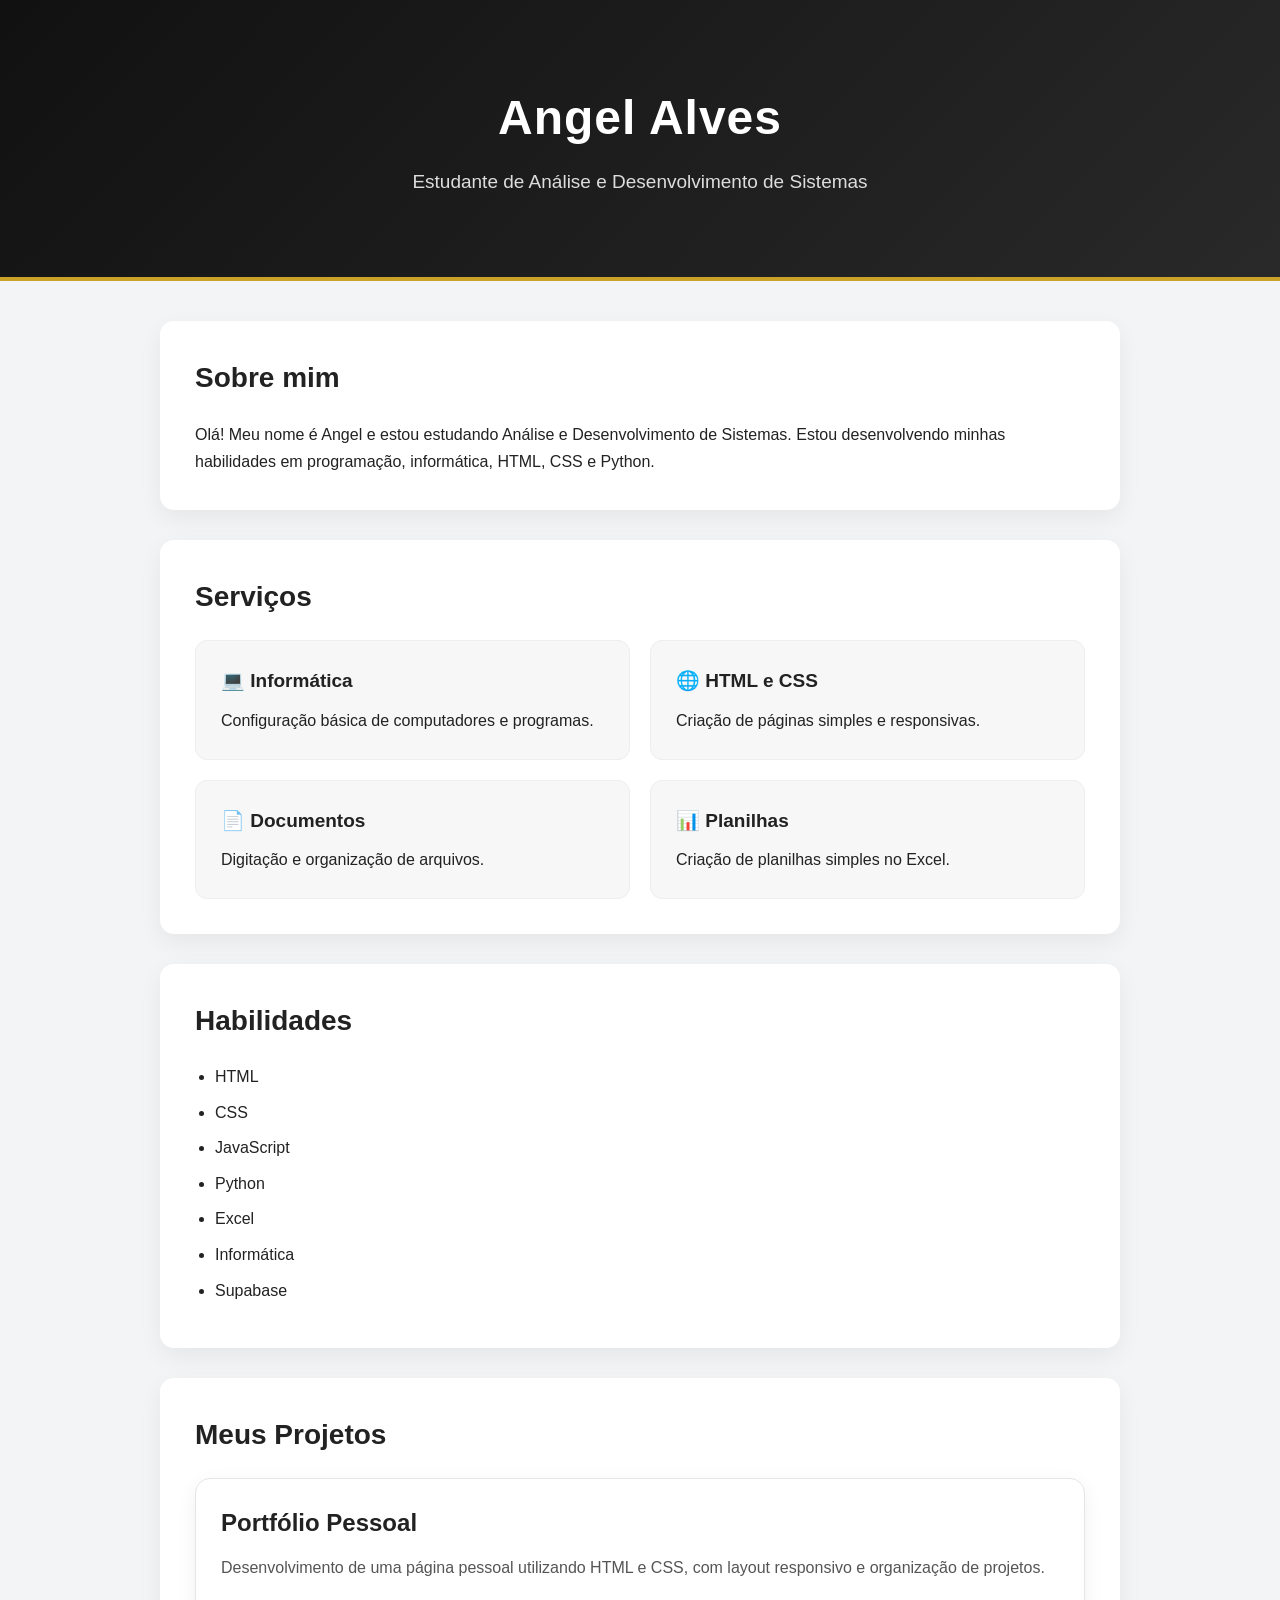
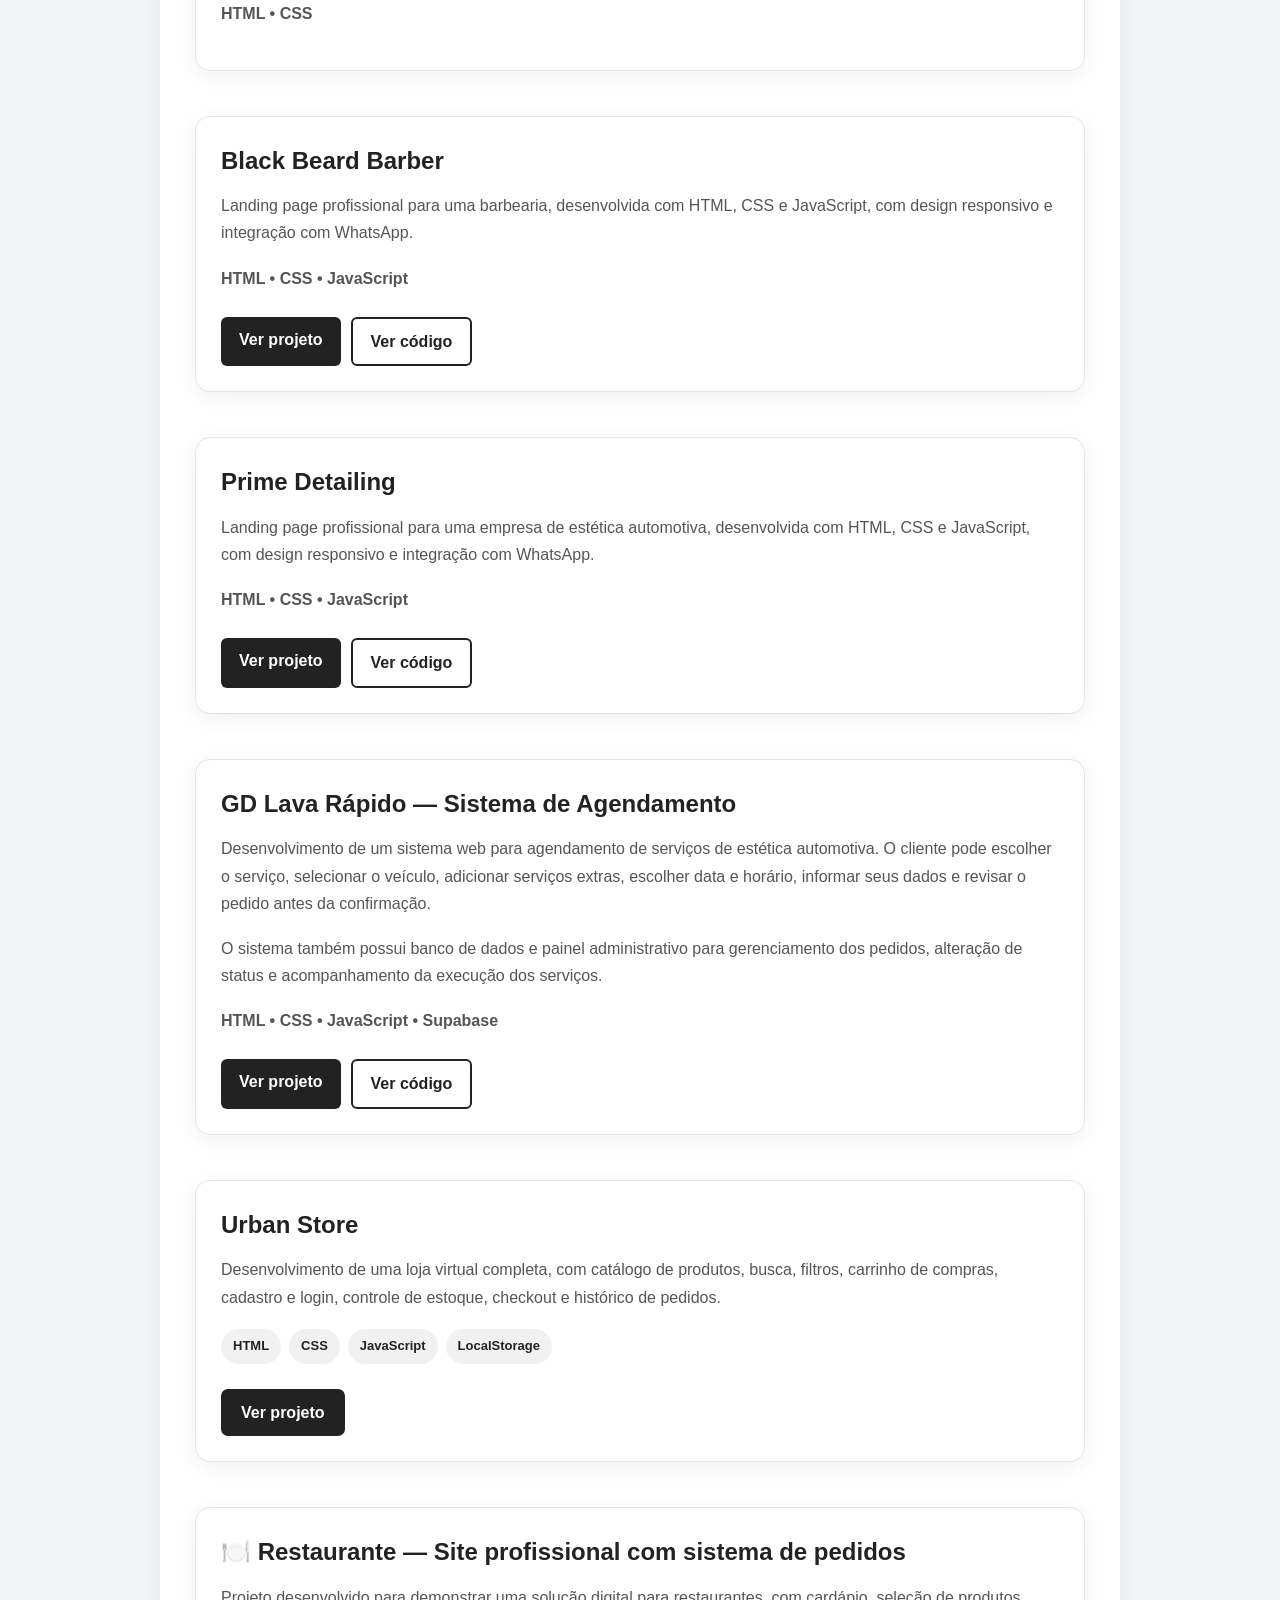
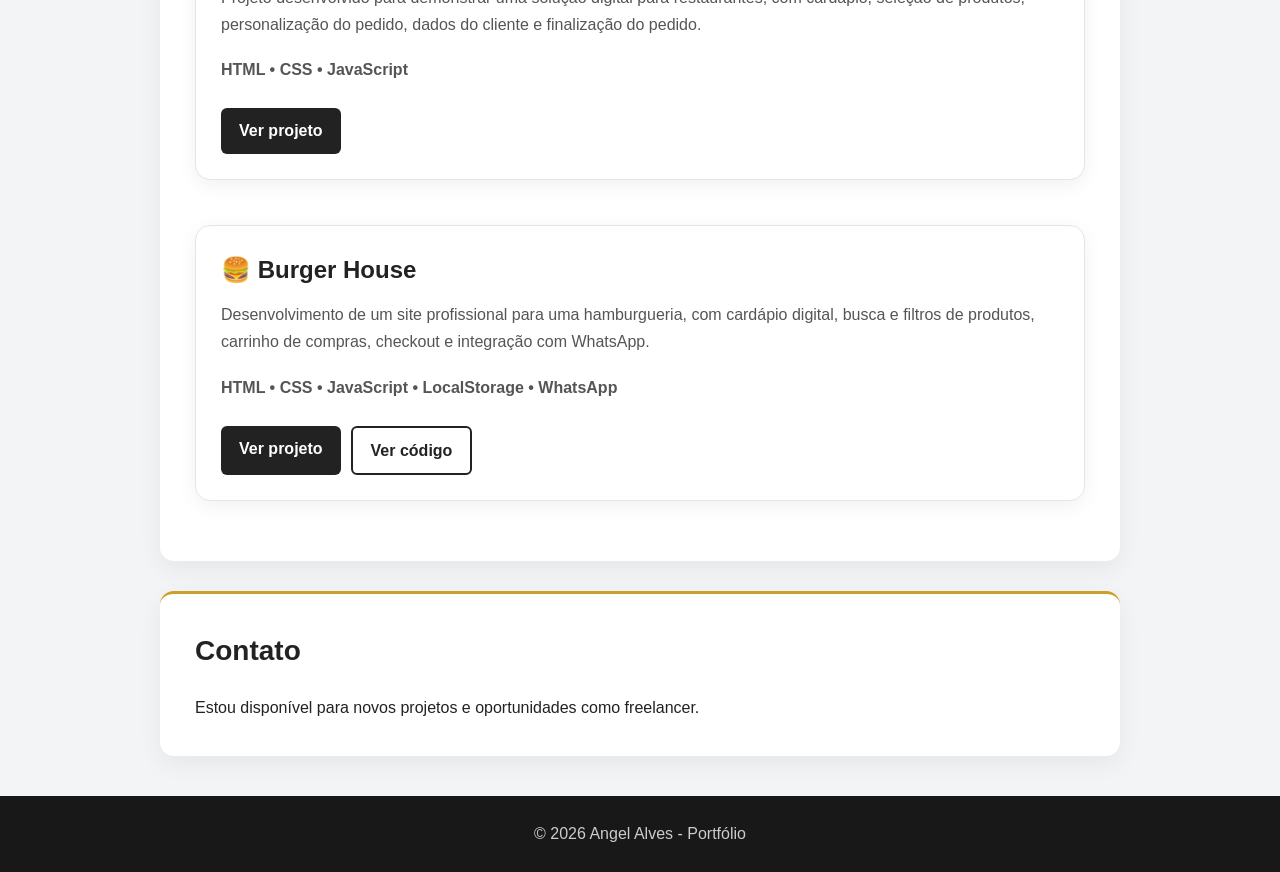
==== commit 52381e72: "Revise index.html with new project entries Updated the portfolio website with new project details an" ====
--- a/index.html
+++ b/index.html
@@ -299,7 +299,7 @@
         <div class="botoes-projeto">
 
             <a
-                href="LINK_DO_RESTAURANTE"
+                href="https://angelalves-dev.github.io/BELLA-TAVOLA/"
                 target="_blank"
             >
                 Ver projeto
@@ -311,6 +311,34 @@
 
 </div>
 
+                <div class="projeto">
+    <div class="projeto-conteudo">
+        <h3>🍔 Burger House</h3>
+
+        <p>
+            Desenvolvimento de um site profissional para uma hamburgueria,
+            com cardápio digital, busca e filtros de produtos, carrinho de
+            compras, checkout e integração com WhatsApp.
+        </p>
+
+        <p class="tecnologias">
+            HTML • CSS • JavaScript • LocalStorage • WhatsApp
+        </p>
+
+        <div class="botoes-projeto">
+            <a href="https://angelalves-dev.github.io/burger-house/" target="_blank">
+                Ver projeto
+            </a>
+
+            <a href="https://github.com/angelalves-dev/burger-house"
+               target="_blank"
+               class="btn-github">
+                Ver código
+            </a>
+        </div>
+    </div>
+</div>
+
             </div>
 
         </section>
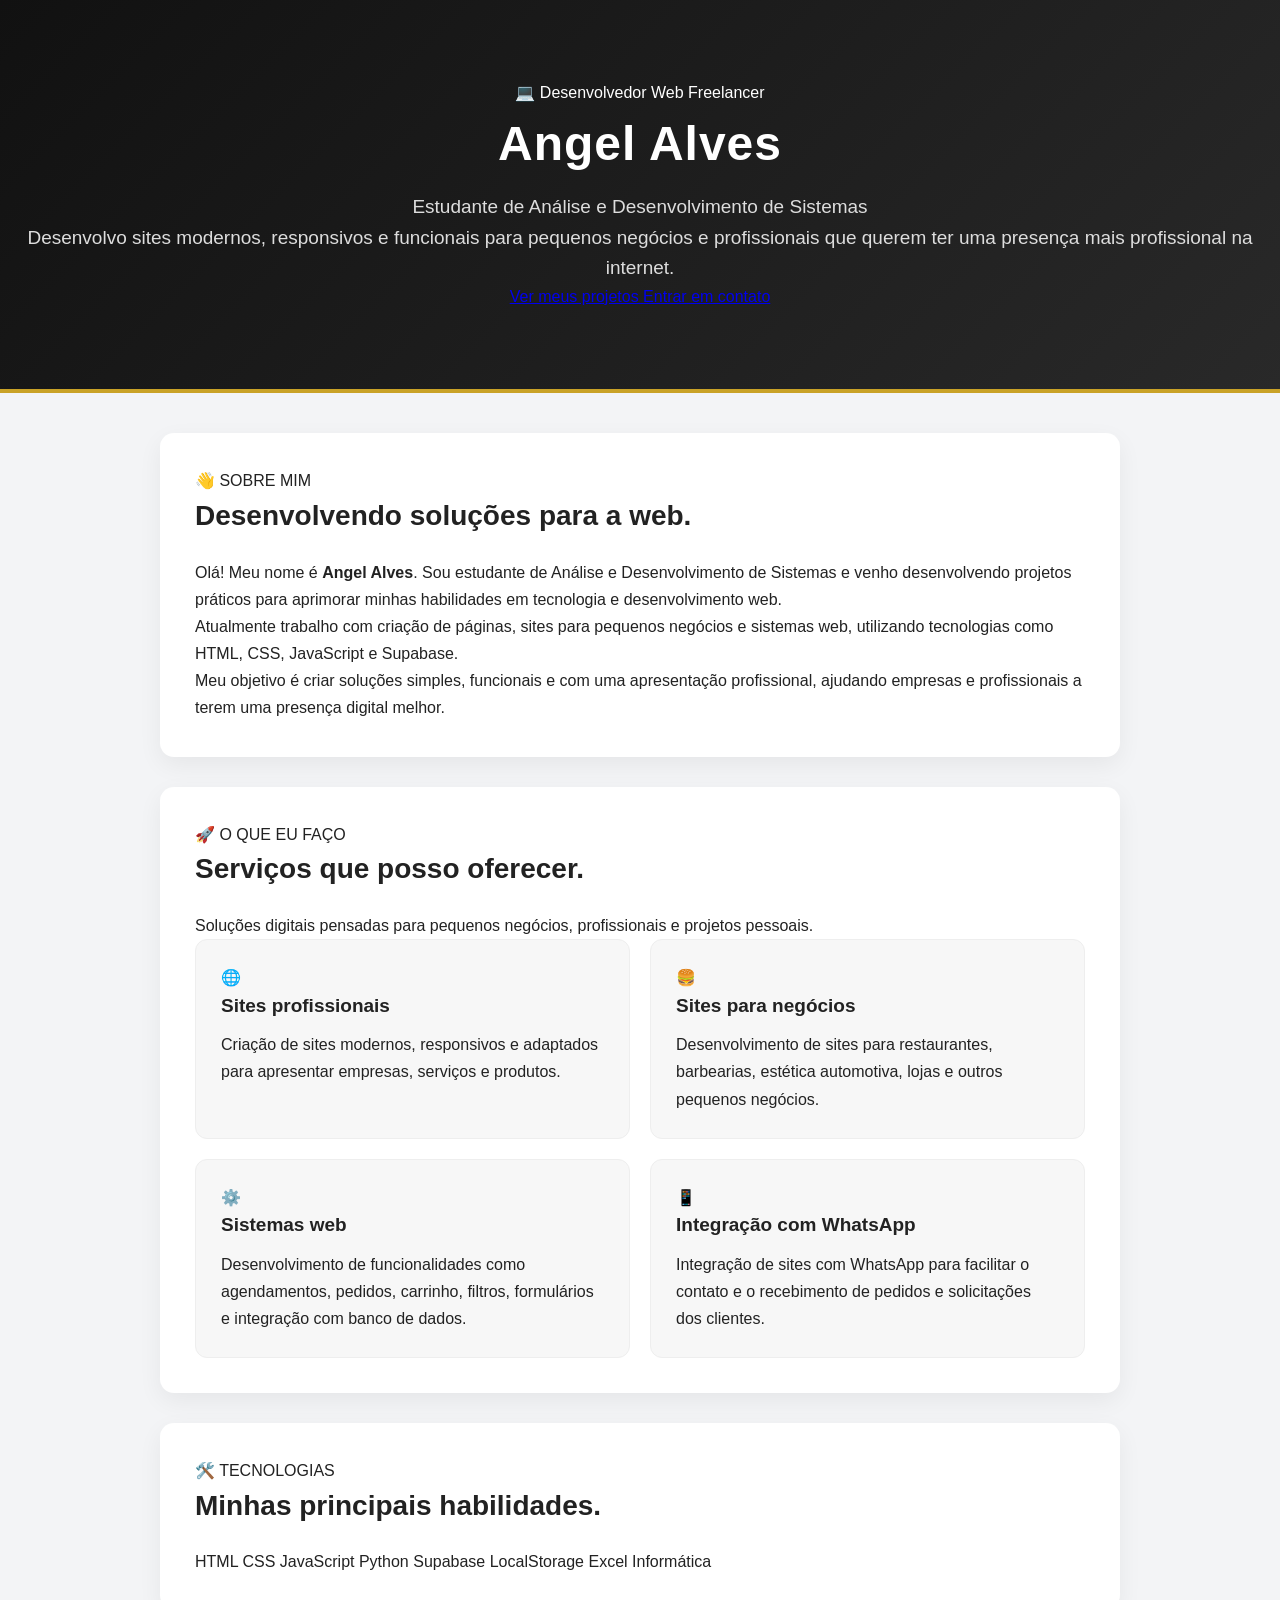
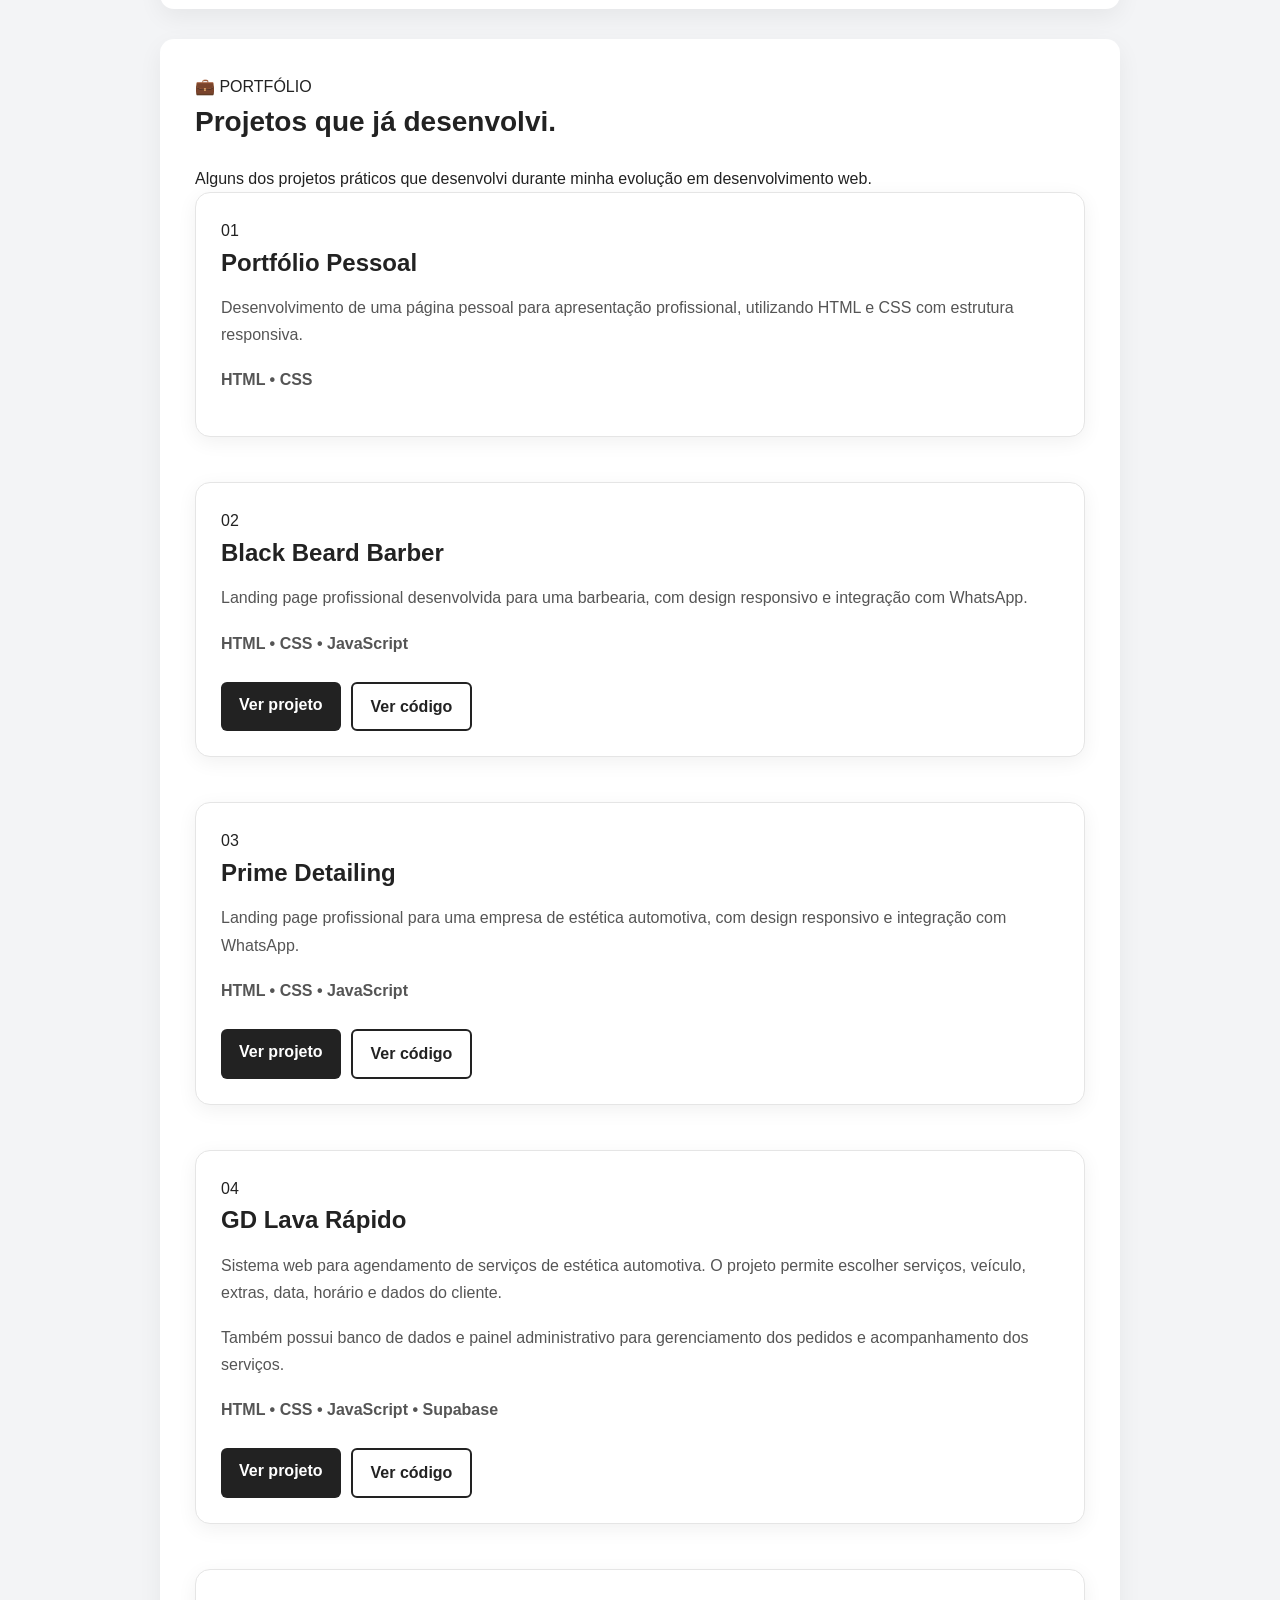
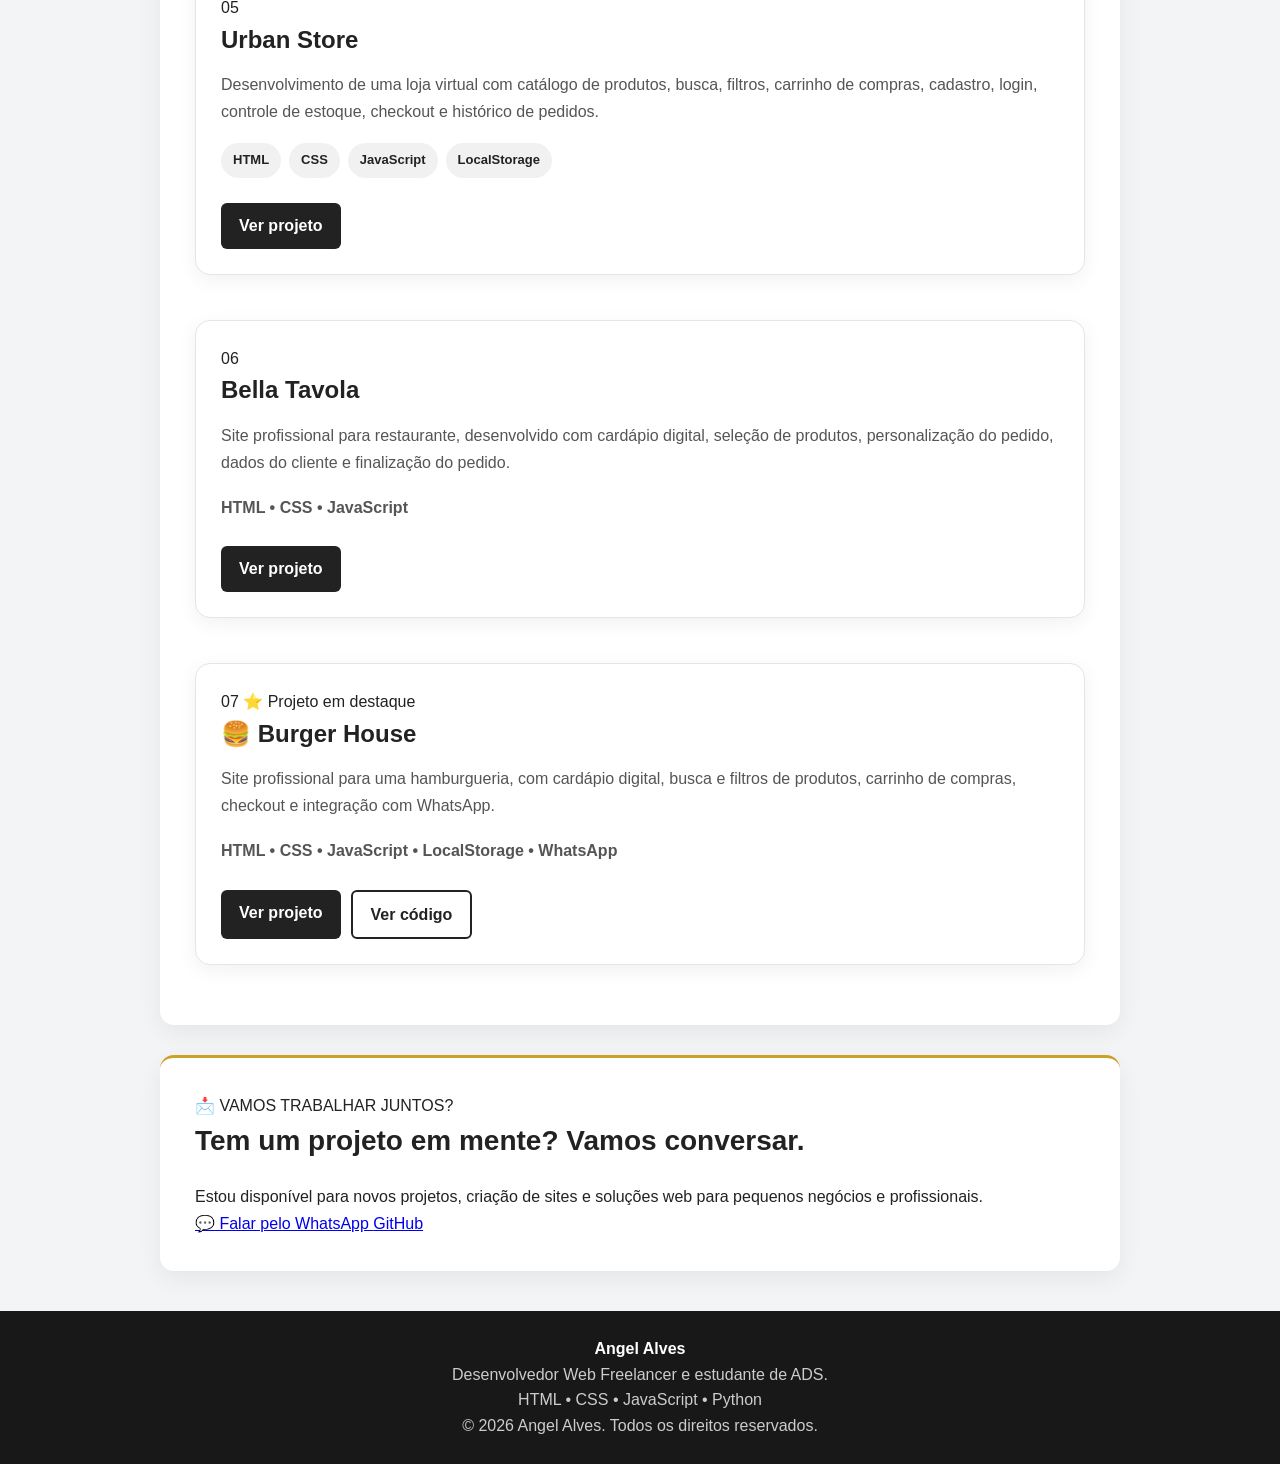
==== commit b01a0832: "Update index.html" ====
--- a/index.html
+++ b/index.html
@@ -5,213 +5,455 @@
     <meta charset="UTF-8">
     <meta name="viewport" content="width=device-width, initial-scale=1.0">
 
-    <title>Meu Portfólio</title>
+    <meta
+        name="description"
+        content="Portfólio de Angel Alves — Desenvolvedor Web Freelancer e estudante de Análise e Desenvolvimento de Sistemas."
+    >
+
+    <meta
+        name="keywords"
+        content="Angel Alves, desenvolvedor web, freelancer, HTML, CSS, JavaScript, Python, Supabase, sites profissionais"
+    >
+
+    <meta name="author" content="Angel Alves">
+
+    <title>Angel Alves | Desenvolvedor Web Freelancer</title>
 
     <link rel="stylesheet" href="./style.css">
 </head>
 
 <body>
 
+    <!-- =====================================================
+         HEADER / APRESENTAÇÃO
+    ====================================================== -->
+
     <header>
-        <h1>Angel Alves</h1>
-        <p>Estudante de Análise e Desenvolvimento de Sistemas</p>
+
+        <div class="header-conteudo">
+
+            <span class="badge-profissional">
+                💻 Desenvolvedor Web Freelancer
+            </span>
+
+            <h1>
+                Angel Alves
+            </h1>
+
+            <p class="subtitulo">
+                Estudante de Análise e Desenvolvimento de Sistemas
+            </p>
+
+            <p class="descricao-header">
+                Desenvolvo sites modernos, responsivos e funcionais
+                para pequenos negócios e profissionais que querem
+                ter uma presença mais profissional na internet.
+            </p>
+
+            <div class="botoes-header">
+
+                <a href="#projetos" class="btn-principal">
+                    Ver meus projetos
+                </a>
+
+                <a href="#contato" class="btn-secundario">
+                    Entrar em contato
+                </a>
+
+            </div>
+
+        </div>
+
     </header>
 
+
     <main>
 
-        <!-- SOBRE -->
-        <section>
-            <h2>Sobre mim</h2>
-
-            <p>
-                Olá! Meu nome é Angel e estou estudando
-                Análise e Desenvolvimento de Sistemas.
-                Estou desenvolvendo minhas habilidades em
-                programação, informática, HTML, CSS e Python.
-            </p>
+
+        <!-- =====================================================
+             SOBRE MIM
+        ====================================================== -->
+
+        <section id="sobre">
+
+            <div class="titulo-secao">
+
+                <span>👋 SOBRE MIM</span>
+
+                <h2>
+                    Desenvolvendo soluções
+                    <strong>para a web.</strong>
+                </h2>
+
+            </div>
+
+            <div class="sobre-conteudo">
+
+                <p>
+                    Olá! Meu nome é <strong>Angel Alves</strong>.
+                    Sou estudante de Análise e Desenvolvimento
+                    de Sistemas e venho desenvolvendo projetos
+                    práticos para aprimorar minhas habilidades
+                    em tecnologia e desenvolvimento web.
+                </p>
+
+                <p>
+                    Atualmente trabalho com criação de páginas,
+                    sites para pequenos negócios e sistemas web,
+                    utilizando tecnologias como HTML, CSS,
+                    JavaScript e Supabase.
+                </p>
+
+                <p>
+                    Meu objetivo é criar soluções simples,
+                    funcionais e com uma apresentação profissional,
+                    ajudando empresas e profissionais a terem
+                    uma presença digital melhor.
+                </p>
+
+            </div>
+
         </section>
 
 
-        <!-- SERVIÇOS -->
-        <section>
-            <h2>Serviços</h2>
+        <!-- =====================================================
+             SERVIÇOS
+        ====================================================== -->
+
+        <section id="servicos">
+
+            <div class="titulo-secao">
+
+                <span>🚀 O QUE EU FAÇO</span>
+
+                <h2>
+                    Serviços que posso
+                    <strong>oferecer.</strong>
+                </h2>
+
+                <p>
+                    Soluções digitais pensadas para pequenos negócios,
+                    profissionais e projetos pessoais.
+                </p>
+
+            </div>
+
 
             <div class="cards-servicos">
 
+
+                <!-- SERVIÇO 1 -->
+
                 <div class="card">
-                    <h3>💻 Informática</h3>
+
+                    <div class="icone-servico">
+                        🌐
+                    </div>
+
+                    <h3>
+                        Sites profissionais
+                    </h3>
+
                     <p>
-                        Configuração básica de computadores
-                        e programas.
+                        Criação de sites modernos, responsivos
+                        e adaptados para apresentar empresas,
+                        serviços e produtos.
                     </p>
+
                 </div>
 
+
+                <!-- SERVIÇO 2 -->
+
                 <div class="card">
-                    <h3>🌐 HTML e CSS</h3>
+
+                    <div class="icone-servico">
+                        🍔
+                    </div>
+
+                    <h3>
+                        Sites para negócios
+                    </h3>
+
                     <p>
-                        Criação de páginas simples e responsivas.
+                        Desenvolvimento de sites para restaurantes,
+                        barbearias, estética automotiva, lojas e
+                        outros pequenos negócios.
                     </p>
+
                 </div>
 
+
+                <!-- SERVIÇO 3 -->
+
                 <div class="card">
-                    <h3>📄 Documentos</h3>
+
+                    <div class="icone-servico">
+                        ⚙️
+                    </div>
+
+                    <h3>
+                        Sistemas web
+                    </h3>
+
                     <p>
-                        Digitação e organização de arquivos.
+                        Desenvolvimento de funcionalidades como
+                        agendamentos, pedidos, carrinho, filtros,
+                        formulários e integração com banco de dados.
                     </p>
+
                 </div>
 
+
+                <!-- SERVIÇO 4 -->
+
                 <div class="card">
-                    <h3>📊 Planilhas</h3>
+
+                    <div class="icone-servico">
+                        📱
+                    </div>
+
+                    <h3>
+                        Integração com WhatsApp
+                    </h3>
+
                     <p>
-                        Criação de planilhas simples no Excel.
+                        Integração de sites com WhatsApp para
+                        facilitar o contato e o recebimento de
+                        pedidos e solicitações dos clientes.
                     </p>
+
                 </div>
 
-            </div>
+
+            </div>
+
         </section>
 
 
-        <!-- HABILIDADES -->
-        <section>
-            <h2>Habilidades</h2>
-
-            <ul>
-                <li>HTML</li>
-                <li>CSS</li>
-                <li>JavaScript</li>
-                <li>Python</li>
-                <li>Excel</li>
-                <li>Informática</li>
-                <li>Supabase</li>
-            </ul>
+        <!-- =====================================================
+             HABILIDADES
+        ====================================================== -->
+
+        <section id="habilidades">
+
+            <div class="titulo-secao">
+
+                <span>🛠️ TECNOLOGIAS</span>
+
+                <h2>
+                    Minhas principais
+                    <strong>habilidades.</strong>
+                </h2>
+
+            </div>
+
+
+            <div class="habilidades-lista">
+
+                <span>HTML</span>
+                <span>CSS</span>
+                <span>JavaScript</span>
+                <span>Python</span>
+                <span>Supabase</span>
+                <span>LocalStorage</span>
+                <span>Excel</span>
+                <span>Informática</span>
+
+            </div>
+
         </section>
 
 
-        <!-- PROJETOS -->
-        <section>
-
-            <h2>Meus Projetos</h2>
+        <!-- =====================================================
+             PROJETOS
+        ====================================================== -->
+
+        <section id="projetos">
+
+            <div class="titulo-secao">
+
+                <span>💼 PORTFÓLIO</span>
+
+                <h2>
+                    Projetos que já
+                    <strong>desenvolvi.</strong>
+                </h2>
+
+                <p>
+                    Alguns dos projetos práticos que desenvolvi
+                    durante minha evolução em desenvolvimento web.
+                </p>
+
+            </div>
+
 
             <div class="projetos">
 
 
-                <!-- PROJETO 1 -->
-                <div class="projeto">
-
-                    <h3>Portfólio Pessoal</h3>
-
-                    <p>
-                        Desenvolvimento de uma página pessoal
-                        utilizando HTML e CSS, com layout
-                        responsivo e organização de projetos.
-                    </p>
-
-                    <p class="tecnologias">
-                        HTML • CSS
-                    </p>
-
-                </div>
-
-
-                <!-- PROJETO 2 -->
-                <div class="projeto">
-
-                    <h3>Black Beard Barber</h3>
-
-                    <p>
-                        Landing page profissional para uma
-                        barbearia, desenvolvida com HTML,
-                        CSS e JavaScript, com design responsivo
-                        e integração com WhatsApp.
-                    </p>
-
-                    <p class="tecnologias">
-                        HTML • CSS • JavaScript
-                    </p>
-
-                    <div class="botoes-projeto">
-
-                        <a
-                            href="https://angelalves-dev.github.io/black-beard-barber/"
-                            target="_blank"
-                        >
-                            Ver projeto
-                        </a>
-
-                        <a
-                            href="https://github.com/angelalves-dev/black-beard-barber"
-                            target="_blank"
-                            class="btn-github"
-                        >
-                            Ver código
-                        </a>
-
-                    </div>
-
-                </div>
-
-
-                <!-- PROJETO 3 -->
-                <div class="projeto">
-
-                    <h3>Prime Detailing</h3>
-
-                    <p>
-                        Landing page profissional para uma
-                        empresa de estética automotiva,
-                        desenvolvida com HTML, CSS e JavaScript,
-                        com design responsivo e integração
-                        com WhatsApp.
-                    </p>
-
-                    <p class="tecnologias">
-                        HTML • CSS • JavaScript
-                    </p>
-
-                    <div class="botoes-projeto">
-
-                        <a
-                            href="https://angelalves-dev.github.io/prime-detailing/"
-                            target="_blank"
-                        >
-                            Ver projeto
-                        </a>
-
-                        <a
-                            href="https://github.com/angelalves-dev/prime-detailing"
-                            target="_blank"
-                            class="btn-github"
-                        >
-                            Ver código
-                        </a>
-
-                    </div>
-
-                </div>
-
-
-                <!-- PROJETO 4 -->
-                <div class="projeto">
+                <!-- =================================================
+                     PROJETO 1
+                ================================================== -->
+
+                <article class="projeto">
 
                     <div class="projeto-conteudo">
 
-                        <h3>GD Lava Rápido — Sistema de Agendamento</h3>
+                        <span class="projeto-numero">
+                            01
+                        </span>
+
+                        <h3>
+                            Portfólio Pessoal
+                        </h3>
 
                         <p>
-                            Desenvolvimento de um sistema web
-                            para agendamento de serviços de
-                            estética automotiva. O cliente pode
-                            escolher o serviço, selecionar o veículo,
-                            adicionar serviços extras, escolher data
-                            e horário, informar seus dados e revisar
-                            o pedido antes da confirmação.
-                        </p>
+                            Desenvolvimento de uma página pessoal
+                            para apresentação profissional,
+                            utilizando HTML e CSS com estrutura
+                            responsiva.
+                        </p>
+
+                        <p class="tecnologias">
+                            HTML • CSS
+                        </p>
+
+                    </div>
+
+                </article>
+
+
+                <!-- =================================================
+                     PROJETO 2
+                ================================================== -->
+
+                <article class="projeto">
+
+                    <div class="projeto-conteudo">
+
+                        <span class="projeto-numero">
+                            02
+                        </span>
+
+                        <h3>
+                            Black Beard Barber
+                        </h3>
 
                         <p>
-                            O sistema também possui banco de dados
-                            e painel administrativo para gerenciamento
-                            dos pedidos, alteração de status e
-                            acompanhamento da execução dos serviços.
+                            Landing page profissional desenvolvida
+                            para uma barbearia, com design responsivo
+                            e integração com WhatsApp.
+                        </p>
+
+                        <p class="tecnologias">
+                            HTML • CSS • JavaScript
+                        </p>
+
+                        <div class="botoes-projeto">
+
+                            <a
+                                href="https://angelalves-dev.github.io/black-beard-barber/"
+                                target="_blank"
+                                rel="noopener noreferrer"
+                            >
+                                Ver projeto
+                            </a>
+
+                            <a
+                                href="https://github.com/angelalves-dev/black-beard-barber"
+                                target="_blank"
+                                rel="noopener noreferrer"
+                                class="btn-github"
+                            >
+                                Ver código
+                            </a>
+
+                        </div>
+
+                    </div>
+
+                </article>
+
+
+                <!-- =================================================
+                     PROJETO 3
+                ================================================== -->
+
+                <article class="projeto">
+
+                    <div class="projeto-conteudo">
+
+                        <span class="projeto-numero">
+                            03
+                        </span>
+
+                        <h3>
+                            Prime Detailing
+                        </h3>
+
+                        <p>
+                            Landing page profissional para uma empresa
+                            de estética automotiva, com design responsivo
+                            e integração com WhatsApp.
+                        </p>
+
+                        <p class="tecnologias">
+                            HTML • CSS • JavaScript
+                        </p>
+
+                        <div class="botoes-projeto">
+
+                            <a
+                                href="https://angelalves-dev.github.io/prime-detailing/"
+                                target="_blank"
+                                rel="noopener noreferrer"
+                            >
+                                Ver projeto
+                            </a>
+
+                            <a
+                                href="https://github.com/angelalves-dev/prime-detailing"
+                                target="_blank"
+                                rel="noopener noreferrer"
+                                class="btn-github"
+                            >
+                                Ver código
+                            </a>
+
+                        </div>
+
+                    </div>
+
+                </article>
+
+
+                <!-- =================================================
+                     PROJETO 4
+                ================================================== -->
+
+                <article class="projeto">
+
+                    <div class="projeto-conteudo">
+
+                        <span class="projeto-numero">
+                            04
+                        </span>
+
+                        <h3>
+                            GD Lava Rápido
+                        </h3>
+
+                        <p>
+                            Sistema web para agendamento de serviços
+                            de estética automotiva. O projeto permite
+                            escolher serviços, veículo, extras, data,
+                            horário e dados do cliente.
+                        </p>
+
+                        <p>
+                            Também possui banco de dados e painel
+                            administrativo para gerenciamento dos
+                            pedidos e acompanhamento dos serviços.
                         </p>
 
                         <p class="tecnologias">
@@ -223,6 +465,7 @@
                             <a
                                 href="https://angelalves-dev.github.io/gd-lava-rapido/"
                                 target="_blank"
+                                rel="noopener noreferrer"
                             >
                                 Ver projeto
                             </a>
@@ -230,6 +473,7 @@
                             <a
                                 href="https://github.com/angelalves-dev/gd-lava-rapido"
                                 target="_blank"
+                                rel="noopener noreferrer"
                                 class="btn-github"
                             >
                                 Ver código
@@ -239,22 +483,31 @@
 
                     </div>
 
-                </div>
-
-
-                <!-- PROJETO 5 -->
-                <div class="projeto">
+                </article>
+
+
+                <!-- =================================================
+                     PROJETO 5
+                ================================================== -->
+
+                <article class="projeto">
 
                     <div class="projeto-conteudo">
 
-                        <h3>Urban Store</h3>
+                        <span class="projeto-numero">
+                            05
+                        </span>
+
+                        <h3>
+                            Urban Store
+                        </h3>
 
                         <p>
                             Desenvolvimento de uma loja virtual
-                            completa, com catálogo de produtos,
-                            busca, filtros, carrinho de compras,
-                            cadastro e login, controle de estoque,
-                            checkout e histórico de pedidos.
+                            com catálogo de produtos, busca, filtros,
+                            carrinho de compras, cadastro, login,
+                            controle de estoque, checkout e histórico
+                            de pedidos.
                         </p>
 
                         <div class="tecnologias">
@@ -266,107 +519,231 @@
 
                         </div>
 
-                        <a
-                            href="https://angelalves-dev.github.io/URBAN-STORE/"
-                            target="_blank"
-                            class="btn-projeto"
-                        >
-                            Ver projeto
-                        </a>
-
-                    </div>
+                        <div class="botoes-projeto">
+
+                            <a
+                                href="https://angelalves-dev.github.io/URBAN-STORE/"
+                                target="_blank"
+                                rel="noopener noreferrer"
+                            >
+                                Ver projeto
+                            </a>
+
+                        </div>
+
+                    </div>
+
+                </article>
+
+
+                <!-- =================================================
+                     PROJETO 6
+                ================================================== -->
+
+                <article class="projeto">
+
+                    <div class="projeto-conteudo">
+
+                        <span class="projeto-numero">
+                            06
+                        </span>
+
+                        <h3>
+                            Bella Tavola
+                        </h3>
+
+                        <p>
+                            Site profissional para restaurante,
+                            desenvolvido com cardápio digital,
+                            seleção de produtos, personalização
+                            do pedido, dados do cliente e
+                            finalização do pedido.
+                        </p>
+
+                        <p class="tecnologias">
+                            HTML • CSS • JavaScript
+                        </p>
+
+                        <div class="botoes-projeto">
+
+                            <a
+                                href="https://angelalves-dev.github.io/BELLA-TAVOLA/"
+                                target="_blank"
+                                rel="noopener noreferrer"
+                            >
+                                Ver projeto
+                            </a>
+
+                        </div>
+
+                    </div>
+
+                </article>
+
+
+                <!-- =================================================
+                     PROJETO 7
+                ================================================== -->
+
+                <article class="projeto destaque-projeto">
+
+                    <div class="projeto-conteudo">
+
+                        <span class="projeto-numero">
+                            07
+                        </span>
+
+                        <span class="projeto-tag">
+                            ⭐ Projeto em destaque
+                        </span>
+
+                        <h3>
+                            🍔 Burger House
+                        </h3>
+
+                        <p>
+                            Site profissional para uma hamburgueria,
+                            com cardápio digital, busca e filtros
+                            de produtos, carrinho de compras,
+                            checkout e integração com WhatsApp.
+                        </p>
+
+                        <p class="tecnologias">
+                            HTML • CSS • JavaScript • LocalStorage • WhatsApp
+                        </p>
+
+                        <div class="botoes-projeto">
+
+                            <a
+                                href="https://angelalves-dev.github.io/burger-house/"
+                                target="_blank"
+                                rel="noopener noreferrer"
+                            >
+                                Ver projeto
+                            </a>
+
+                            <a
+                                href="https://github.com/angelalves-dev/burger-house"
+                                target="_blank"
+                                rel="noopener noreferrer"
+                                class="btn-github"
+                            >
+                                Ver código
+                            </a>
+
+                        </div>
+
+                    </div>
+
+                </article>
+
+
+            </div>
+
+        </section>
+
+
+        <!-- =====================================================
+             CONTATO
+        ====================================================== -->
+
+        <section id="contato">
+
+            <div class="contato-conteudo">
+
+                <div>
+
+                    <span class="contato-tag">
+                        📩 VAMOS TRABALHAR JUNTOS?
+                    </span>
+
+                    <h2>
+                        Tem um projeto em mente?
+                        <strong>Vamos conversar.</strong>
+                    </h2>
+
+                    <p>
+                        Estou disponível para novos projetos,
+                        criação de sites e soluções web para
+                        pequenos negócios e profissionais.
+                    </p>
 
                 </div>
 
-                <!-- PROJETO 6 -->
-<div class="projeto">
-
-    <div class="projeto-conteudo">
-
-        <h3>🍽️ Restaurante — Site profissional com sistema de pedidos</h3>
-
-        <p>
-            Projeto desenvolvido para demonstrar uma solução
-            digital para restaurantes, com cardápio, seleção
-            de produtos, personalização do pedido, dados do
-            cliente e finalização do pedido.
-        </p>
-
-        <p class="tecnologias">
-            HTML • CSS • JavaScript
-        </p>
-
-        <div class="botoes-projeto">
-
-            <a
-                href="https://angelalves-dev.github.io/BELLA-TAVOLA/"
-                target="_blank"
-            >
-                Ver projeto
-            </a>
+
+                <div class="contato-acoes">
+
+                    <a
+                        href="https://wa.me/5592999999999"
+                        target="_blank"
+                        rel="noopener noreferrer"
+                        class="btn-whatsapp"
+                    >
+                        💬 Falar pelo WhatsApp
+                    </a>
+
+                    <a
+                        href="https://github.com/angelalves-dev"
+                        target="_blank"
+                        rel="noopener noreferrer"
+                        class="btn-github"
+                    >
+                        GitHub
+                    </a>
+
+                </div>
+
+            </div>
+
+        </section>
+
+
+    </main>
+
+
+    <!-- =====================================================
+         FOOTER
+    ====================================================== -->
+
+    <footer>
+
+        <div class="footer-conteudo">
+
+            <div>
+
+                <strong>
+                    Angel Alves
+                </strong>
+
+                <p>
+                    Desenvolvedor Web Freelancer
+                    e estudante de ADS.
+                </p>
+
+            </div>
+
+            <div>
+
+                <p>
+                    HTML • CSS • JavaScript • Python
+                </p>
+
+            </div>
 
         </div>
 
-    </div>
-
-</div>
-
-                <div class="projeto">
-    <div class="projeto-conteudo">
-        <h3>🍔 Burger House</h3>
-
-        <p>
-            Desenvolvimento de um site profissional para uma hamburgueria,
-            com cardápio digital, busca e filtros de produtos, carrinho de
-            compras, checkout e integração com WhatsApp.
-        </p>
-
-        <p class="tecnologias">
-            HTML • CSS • JavaScript • LocalStorage • WhatsApp
-        </p>
-
-        <div class="botoes-projeto">
-            <a href="https://angelalves-dev.github.io/burger-house/" target="_blank">
-                Ver projeto
-            </a>
-
-            <a href="https://github.com/angelalves-dev/burger-house"
-               target="_blank"
-               class="btn-github">
-                Ver código
-            </a>
+
+        <div class="footer-bottom">
+
+            <p>
+                © 2026 Angel Alves. Todos os direitos reservados.
+            </p>
+
         </div>
-    </div>
-</div>
-
-            </div>
-
-        </section>
-
-
-        <!-- CONTATO -->
-        <section>
-
-            <h2>Contato</h2>
-
-            <p>
-                Estou disponível para novos projetos e
-                oportunidades como freelancer.
-            </p>
-
-        </section>
-
-    </main>
-
-
-    <footer>
-
-        <p>
-            © 2026 Angel Alves - Portfólio
-        </p>
 
     </footer>
 
+
 </body>
 
 </html>
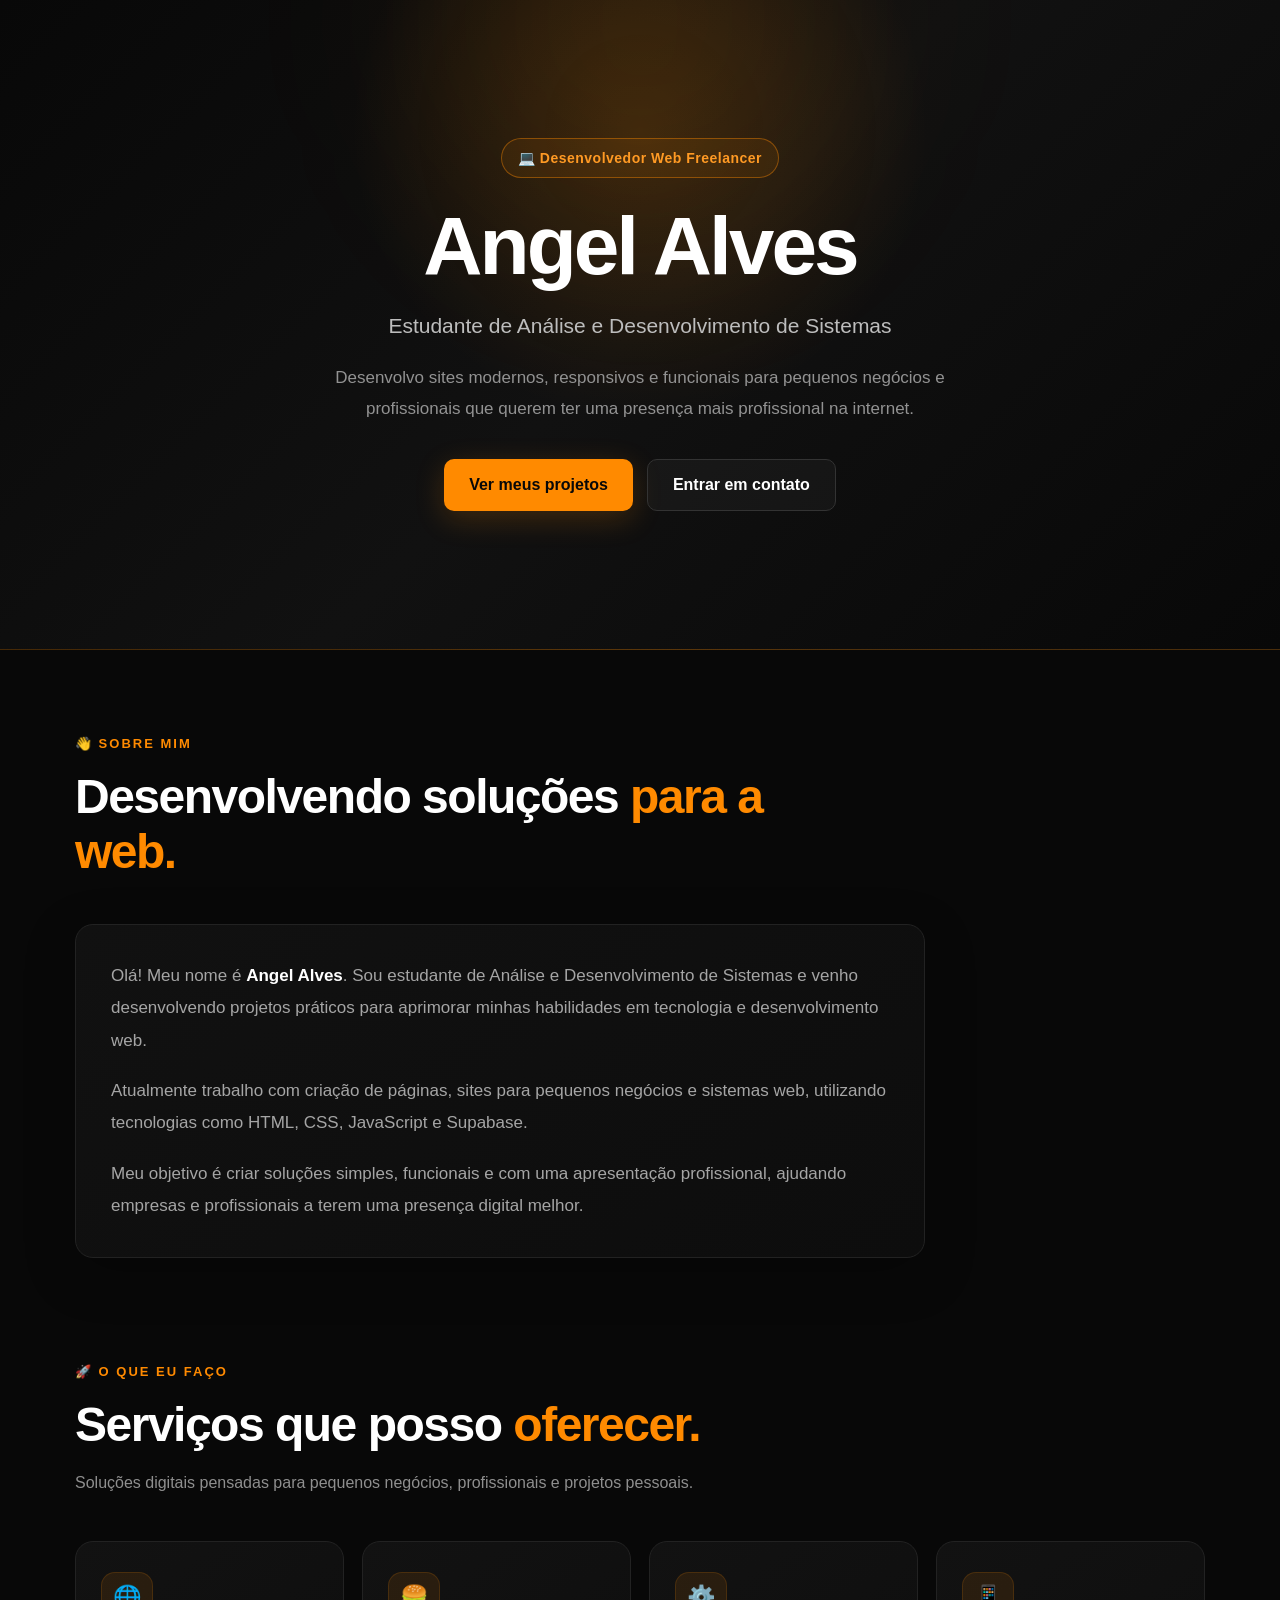
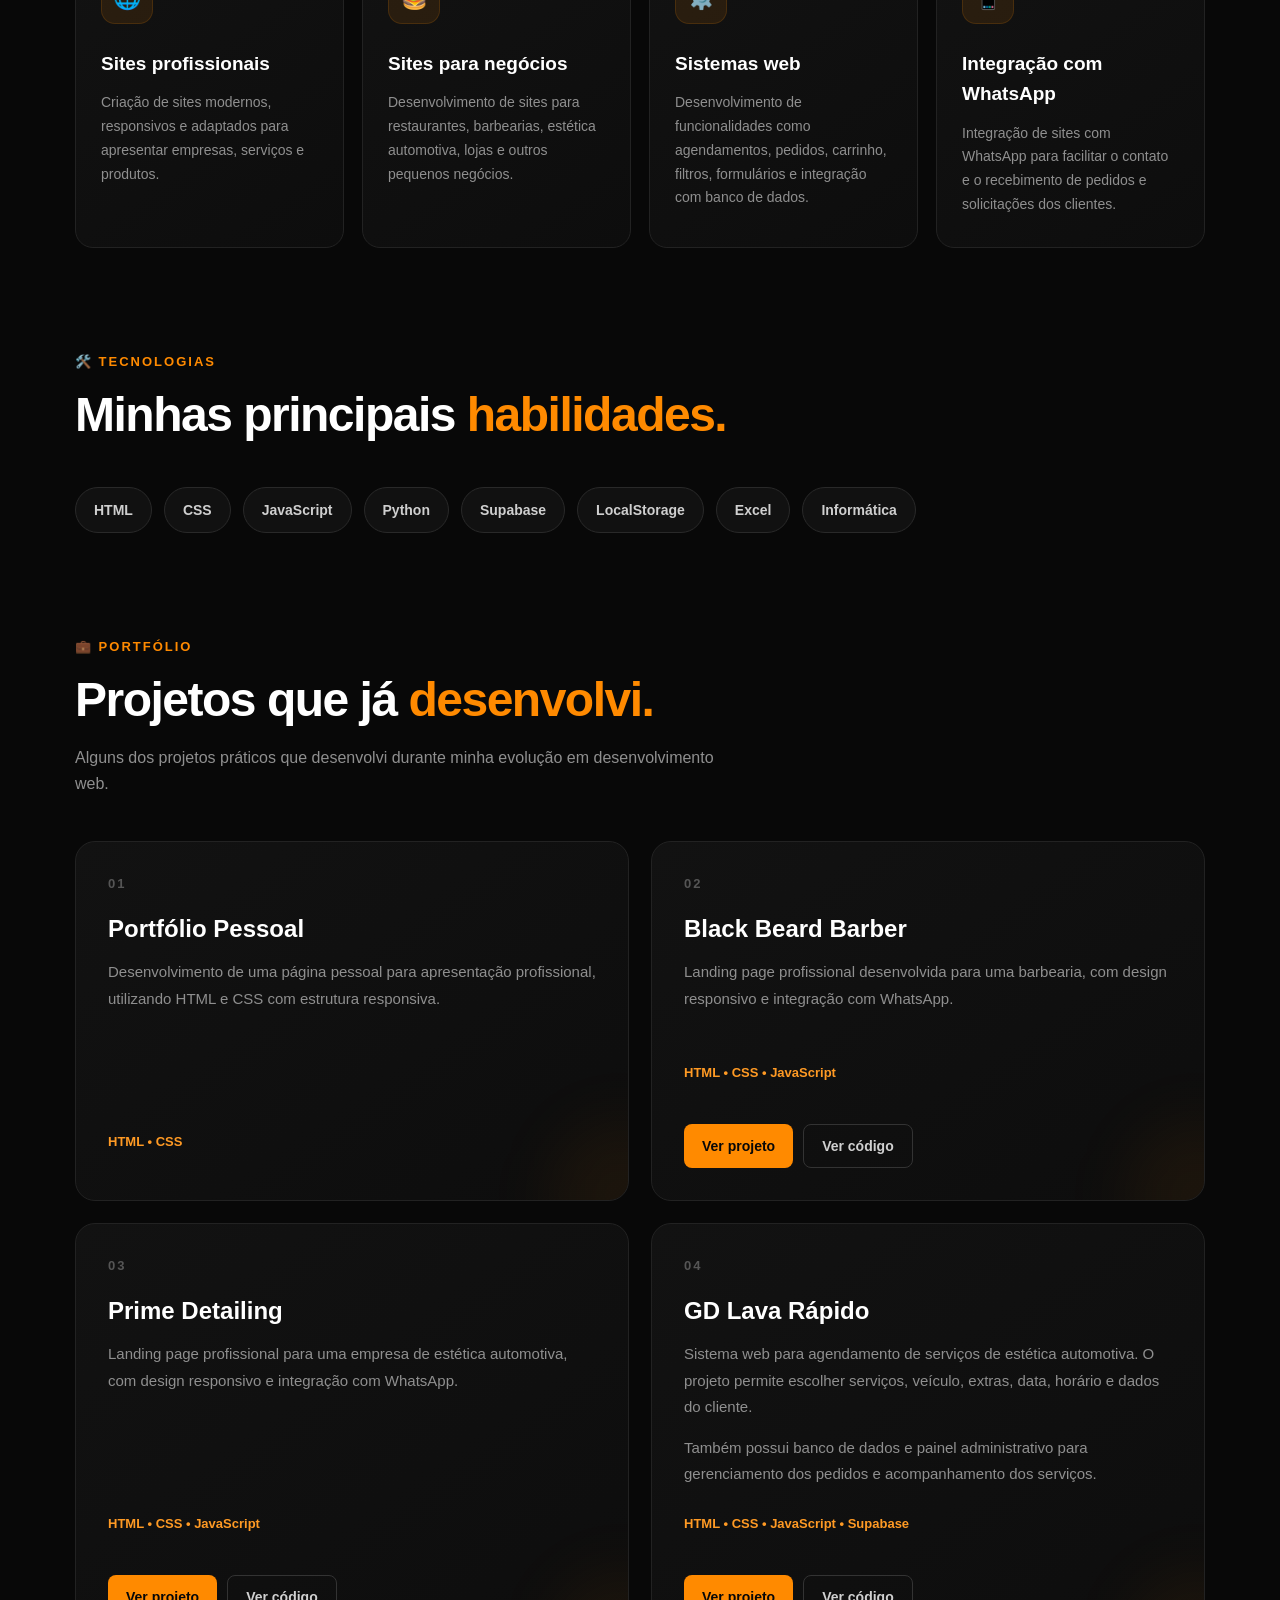
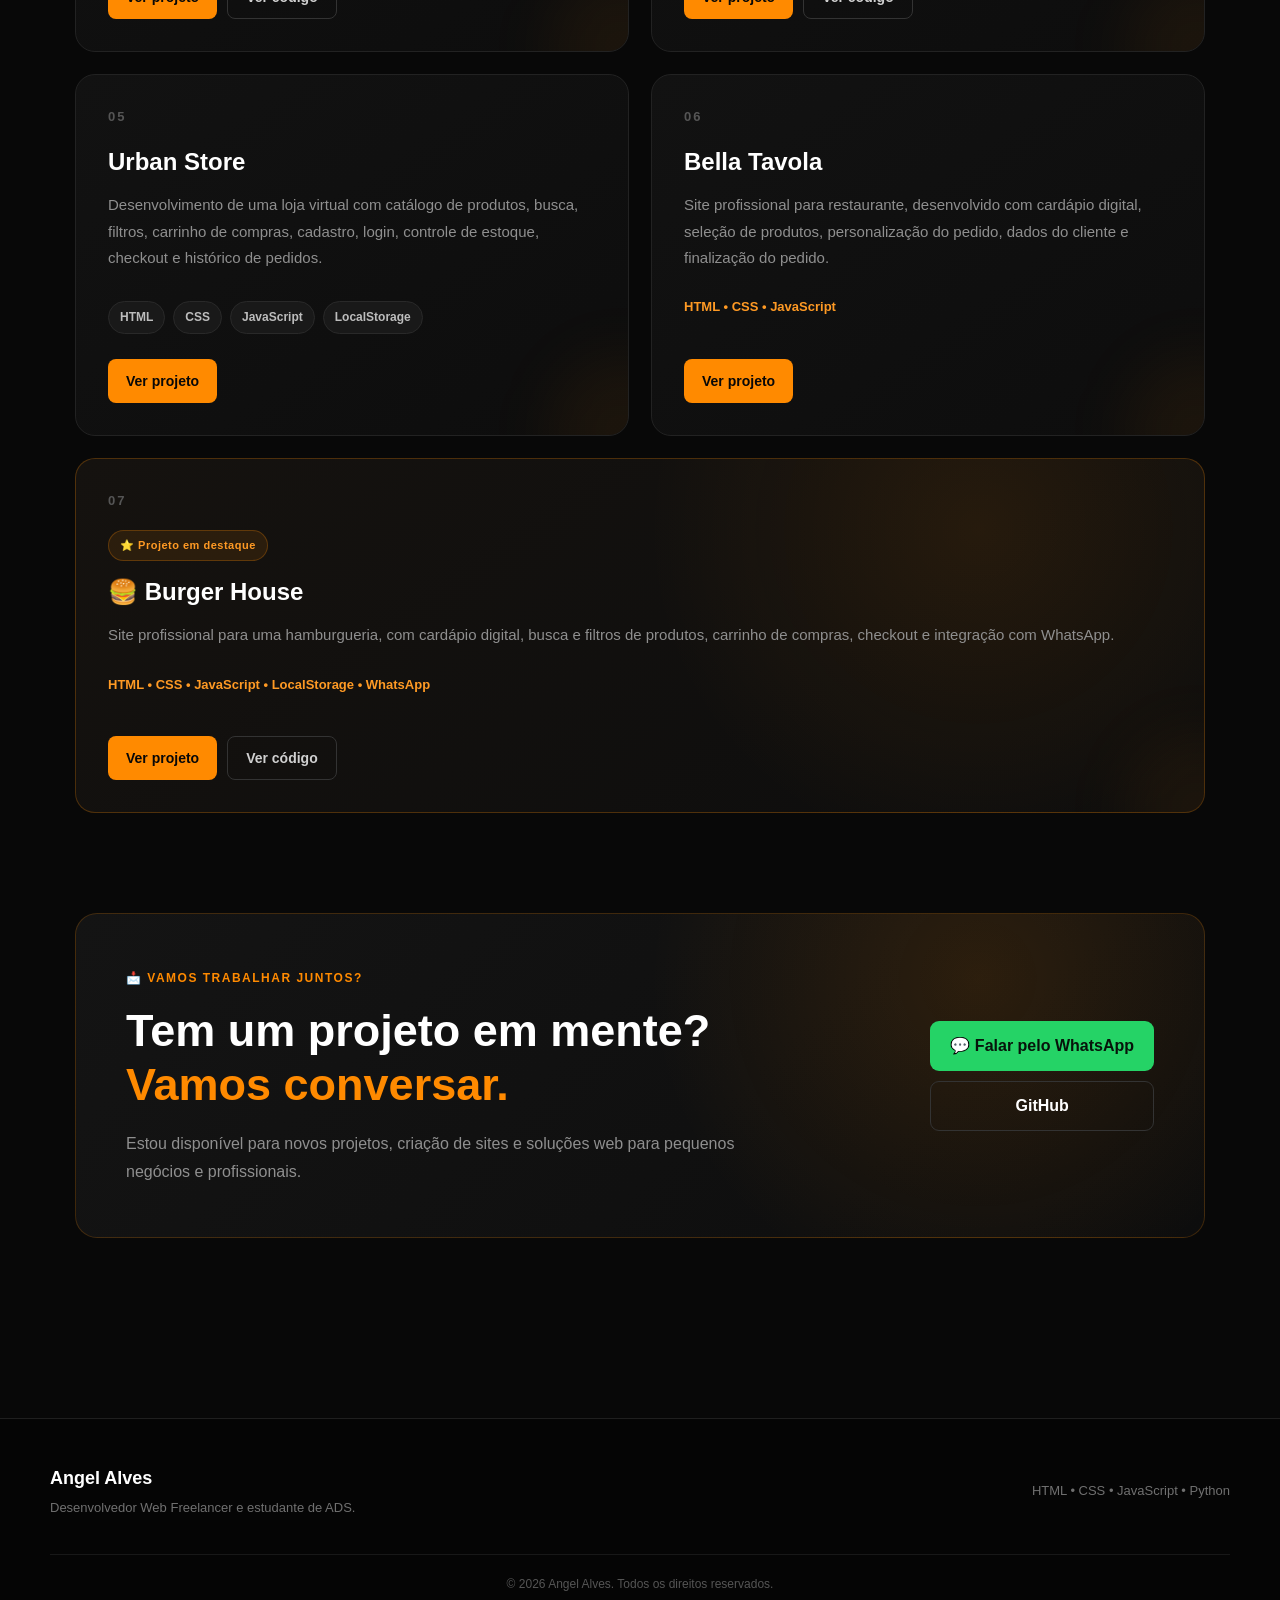
==== commit a17d5971: "Update index.html" ====
--- a/index.html
+++ b/index.html
@@ -674,7 +674,7 @@
                 <div class="contato-acoes">
 
                     <a
-                        href="https://wa.me/5592999999999"
+                        href="https://wa.me/5592992619679"
                         target="_blank"
                         rel="noopener noreferrer"
                         class="btn-whatsapp"
--- a/style.css
+++ b/style.css
@@ -1,3 +1,7 @@
+/* =========================================================
+   RESET
+========================================================= */
+
 * {
     margin: 0;
     padding: 0;
@@ -9,338 +13,1206 @@
 }
 
 body {
-    font-family: Arial, sans-serif;
-    background: #f3f4f6;
-    color: #222;
+    font-family: Arial, Helvetica, sans-serif;
+    background: #080808;
+    color: #e8e8e8;
     line-height: 1.6;
 }
 
-/* =========================
-   CABEÇALHO
-   ========================= */
+a {
+    text-decoration: none;
+    color: inherit;
+}
+
+strong {
+    color: #ff8a00;
+}
+
+::selection {
+    background: #ff8a00;
+    color: #080808;
+}
+
+
+/* =========================================================
+   SCROLLBAR
+========================================================= */
+
+::-webkit-scrollbar {
+    width: 9px;
+}
+
+::-webkit-scrollbar-track {
+    background: #080808;
+}
+
+::-webkit-scrollbar-thumb {
+    background: #ff8a00;
+    border-radius: 10px;
+}
+
+::-webkit-scrollbar-thumb:hover {
+    background: #ff9f32;
+}
+
+
+/* =========================================================
+   HEADER / HERO
+========================================================= */
 
 header {
-    background: linear-gradient(135deg, #111, #292929);
-    color: white;
+    position: relative;
+    overflow: hidden;
+
+    min-height: 650px;
+
+    display: flex;
+    align-items: center;
+    justify-content: center;
+
     text-align: center;
-    padding: 80px 20px;
-    border-bottom: 4px solid #c9a227;
-}
+
+    padding: 100px 20px;
+
+    background:
+        radial-gradient(
+            circle at 50% 20%,
+            rgba(255, 138, 0, 0.16),
+            transparent 35%
+        ),
+        linear-gradient(
+            135deg,
+            #080808 0%,
+            #111111 50%,
+            #080808 100%
+        );
+
+    border-bottom: 1px solid rgba(255, 138, 0, 0.25);
+}
+
+
+/* brilho decorativo */
+
+header::before {
+    content: "";
+
+    position: absolute;
+
+    width: 400px;
+    height: 400px;
+
+    background: rgba(255, 138, 0, 0.08);
+
+    border-radius: 50%;
+
+    filter: blur(100px);
+
+    top: -180px;
+    left: 50%;
+
+    transform: translateX(-50%);
+}
+
+
+.header-conteudo {
+    position: relative;
+    z-index: 2;
+
+    max-width: 850px;
+    margin: auto;
+}
+
+
+/* badge */
+
+.badge-profissional {
+    display: inline-block;
+
+    padding: 8px 16px;
+
+    margin-bottom: 25px;
+
+    border: 1px solid rgba(255, 138, 0, 0.4);
+
+    border-radius: 50px;
+
+    background: rgba(255, 138, 0, 0.08);
+
+    color: #ff9a24;
+
+    font-size: 14px;
+    font-weight: 700;
+
+    letter-spacing: 0.5px;
+}
+
+
+/* nome */
 
 header h1 {
-    font-size: 48px;
-    margin-bottom: 10px;
-    letter-spacing: 1px;
-}
-
-header p {
-    font-size: 19px;
-    color: #ddd;
-}
-
-/* =========================
-   CONTEÚDO
-   ========================= */
+    font-size: clamp(48px, 8vw, 82px);
+
+    line-height: 1.05;
+
+    margin-bottom: 20px;
+
+    color: #ffffff;
+
+    letter-spacing: -3px;
+
+    font-weight: 800;
+}
+
+
+/* subtítulo */
+
+.subtitulo {
+    font-size: 21px;
+
+    color: #bdbdbd;
+
+    margin-bottom: 20px;
+}
+
+
+/* descrição */
+
+.descricao-header {
+    max-width: 680px;
+
+    margin: 0 auto 35px;
+
+    color: #929292;
+
+    font-size: 17px;
+
+    line-height: 1.8;
+}
+
+
+/* =========================================================
+   BOTÕES DO HEADER
+========================================================= */
+
+.botoes-header {
+    display: flex;
+
+    justify-content: center;
+
+    gap: 14px;
+
+    flex-wrap: wrap;
+}
+
+.btn-principal,
+.btn-secundario {
+    display: inline-flex;
+
+    align-items: center;
+    justify-content: center;
+
+    min-height: 52px;
+
+    padding: 0 25px;
+
+    border-radius: 10px;
+
+    font-weight: 700;
+
+    transition: 0.3s ease;
+}
+
+
+.btn-principal {
+    background: #ff8a00;
+
+    color: #080808;
+
+    box-shadow:
+        0 8px 30px rgba(255, 138, 0, 0.20);
+}
+
+
+.btn-principal:hover {
+    transform: translateY(-3px);
+
+    background: #ff9d2e;
+
+    box-shadow:
+        0 12px 35px rgba(255, 138, 0, 0.30);
+}
+
+
+.btn-secundario {
+    border: 1px solid #333;
+
+    color: #ffffff;
+
+    background: rgba(255, 255, 255, 0.03);
+}
+
+
+.btn-secundario:hover {
+    transform: translateY(-3px);
+
+    border-color: #ff8a00;
+
+    color: #ff9a24;
+}
+
+
+/* =========================================================
+   MAIN
+========================================================= */
 
 main {
-    max-width: 1000px;
-    margin: 40px auto;
-    padding: 0 20px;
-}
+    max-width: 1180px;
+
+    margin: 0 auto;
+
+    padding: 80px 25px;
+}
+
+
+/* =========================================================
+   SEÇÕES
+========================================================= */
 
 section {
-    background: white;
+    margin-bottom: 100px;
+}
+
+
+/* =========================================================
+   TÍTULOS DAS SEÇÕES
+========================================================= */
+
+.titulo-secao {
+    max-width: 750px;
+
+    margin-bottom: 45px;
+}
+
+
+.titulo-secao > span {
+    display: inline-block;
+
+    margin-bottom: 14px;
+
+    color: #ff8a00;
+
+    font-size: 13px;
+
+    font-weight: 800;
+
+    letter-spacing: 2px;
+}
+
+
+.titulo-secao h2 {
+    font-size: clamp(32px, 5vw, 48px);
+
+    line-height: 1.15;
+
+    color: #ffffff;
+
+    margin-bottom: 18px;
+
+    letter-spacing: -1.5px;
+}
+
+
+.titulo-secao p {
+    color: #8f8f8f;
+
+    font-size: 16px;
+
+    max-width: 650px;
+}
+
+
+/* =========================================================
+   SOBRE
+========================================================= */
+
+.sobre-conteudo {
+    max-width: 850px;
+
     padding: 35px;
-    margin-bottom: 30px;
-    border-radius: 14px;
-    box-shadow: 0 8px 25px rgba(0, 0, 0, 0.06);
-}
-
-section h2 {
-    font-size: 28px;
-    margin-bottom: 20px;
-    color: #222;
-}
-
-section p {
-    line-height: 1.7;
-}
-
-/* =========================
+
+    background:
+        linear-gradient(
+            145deg,
+            #111111,
+            #0d0d0d
+        );
+
+    border: 1px solid #222;
+
+    border-radius: 18px;
+
+    box-shadow:
+        0 15px 50px rgba(0, 0, 0, 0.25);
+}
+
+
+.sobre-conteudo p {
+    color: #a5a5a5;
+
+    font-size: 17px;
+
+    line-height: 1.9;
+
+    margin-bottom: 18px;
+}
+
+
+.sobre-conteudo p:last-child {
+    margin-bottom: 0;
+}
+
+
+.sobre-conteudo strong {
+    color: #ffffff;
+}
+
+
+/* =========================================================
    SERVIÇOS
-   ========================= */
+========================================================= */
 
 .cards-servicos {
     display: grid;
-    grid-template-columns: repeat(2, 1fr);
-    gap: 20px;
-}
+
+    grid-template-columns:
+        repeat(4, 1fr);
+
+    gap: 18px;
+}
+
 
 .card {
-    background: #f7f7f7;
-    padding: 25px;
-    border-radius: 12px;
-    border: 1px solid #eee;
+    position: relative;
+
+    padding: 30px 25px;
+
+    min-height: 250px;
+
+    background:
+        linear-gradient(
+            145deg,
+            #121212,
+            #0d0d0d
+        );
+
+    border: 1px solid #222;
+
+    border-radius: 18px;
+
+    transition: 0.35s ease;
+
+    overflow: hidden;
+}
+
+
+.card::before {
+    content: "";
+
+    position: absolute;
+
+    top: 0;
+    left: 0;
+
+    width: 100%;
+    height: 2px;
+
+    background: linear-gradient(
+        90deg,
+        transparent,
+        #ff8a00,
+        transparent
+    );
+
+    opacity: 0;
+
+    transition: 0.35s ease;
+}
+
+
+.card:hover {
+    transform: translateY(-8px);
+
+    border-color: rgba(255, 138, 0, 0.35);
+
+    box-shadow:
+        0 20px 50px rgba(0, 0, 0, 0.35);
+}
+
+
+.card:hover::before {
+    opacity: 1;
+}
+
+
+.icone-servico {
+    width: 52px;
+    height: 52px;
+
+    display: flex;
+
+    align-items: center;
+    justify-content: center;
+
+    margin-bottom: 25px;
+
+    border-radius: 14px;
+
+    background: rgba(255, 138, 0, 0.10);
+
+    border: 1px solid rgba(255, 138, 0, 0.15);
+
+    font-size: 23px;
+}
+
+
+.card h3 {
+    color: #ffffff;
+
+    font-size: 19px;
+
+    margin-bottom: 12px;
+}
+
+
+.card p {
+    color: #8f8f8f;
+
+    font-size: 14px;
+
+    line-height: 1.7;
+}
+
+
+/* =========================================================
+   HABILIDADES
+========================================================= */
+
+.habilidades-lista {
+    display: flex;
+
+    flex-wrap: wrap;
+
+    gap: 12px;
+}
+
+
+.habilidades-lista span {
+    padding: 11px 18px;
+
+    border-radius: 50px;
+
+    background: #111111;
+
+    border: 1px solid #292929;
+
+    color: #cfcfcf;
+
+    font-size: 14px;
+
+    font-weight: 600;
+
     transition: 0.3s ease;
 }
 
-.card:hover {
-    transform: translateY(-6px);
-    box-shadow: 0 12px 25px rgba(0, 0, 0, 0.12);
-    border-color: #c9a227;
-}
-
-.card h3 {
-    margin-bottom: 10px;
-    font-size: 19px;
-}
-
-/* =========================
-   HABILIDADES
-   ========================= */
-
-ul {
-    padding-left: 20px;
-}
-
-li {
-    margin-bottom: 10px;
-}
-
-/* =========================
+
+.habilidades-lista span:hover {
+    color: #ff8a00;
+
+    border-color: rgba(255, 138, 0, 0.45);
+
+    background: rgba(255, 138, 0, 0.06);
+
+    transform: translateY(-2px);
+}
+
+
+/* =========================================================
    PROJETOS
-   ========================= */
+========================================================= */
 
 .projetos {
     display: grid;
-    grid-template-columns: 1fr;
-    gap: 20px;
-}
+
+    grid-template-columns:
+        repeat(2, 1fr);
+
+    gap: 22px;
+}
+
 
 .projeto {
-    background: #f7f7f7;
-    padding: 25px;
-    border-radius: 12px;
-    border-left: 5px solid #c9a227;
-    border-top: 1px solid #eee;
+    position: relative;
+
+    padding: 32px;
+
+    min-height: 360px;
+
+    display: flex;
+
+    background:
+        linear-gradient(
+            145deg,
+            #121212,
+            #0d0d0d
+        );
+
+    border: 1px solid #222;
+
+    border-radius: 20px;
+
+    overflow: hidden;
+
+    transition: 0.35s ease;
+}
+
+
+.projeto::after {
+    content: "";
+
+    position: absolute;
+
+    width: 150px;
+    height: 150px;
+
+    right: -70px;
+    bottom: -70px;
+
+    background: rgba(255, 138, 0, 0.06);
+
+    border-radius: 50%;
+
+    filter: blur(30px);
+
+    transition: 0.35s ease;
+}
+
+
+.projeto:hover {
+    transform: translateY(-7px);
+
+    border-color: rgba(255, 138, 0, 0.30);
+
+    box-shadow:
+        0 20px 55px rgba(0, 0, 0, 0.35);
+}
+
+
+.projeto:hover::after {
+    background: rgba(255, 138, 0, 0.12);
+}
+
+
+.projeto-conteudo {
+    position: relative;
+
+    z-index: 2;
+
+    width: 100%;
+
+    display: flex;
+
+    flex-direction: column;
+}
+
+
+.projeto-numero {
+    display: inline-block;
+
+    margin-bottom: 18px;
+
+    color: #555;
+
+    font-size: 13px;
+
+    font-weight: 800;
+
+    letter-spacing: 2px;
+}
+
+
+.projeto h3 {
+    color: #ffffff;
+
+    font-size: 24px;
+
+    line-height: 1.3;
+
+    margin-bottom: 15px;
+}
+
+
+.projeto p {
+    color: #8f8f8f;
+
+    font-size: 15px;
+
+    line-height: 1.75;
+
+    margin-bottom: 15px;
+}
+
+
+/* =========================================================
+   TAG DO PROJETO EM DESTAQUE
+========================================================= */
+
+.projeto-tag {
+    display: inline-block;
+
+    align-self: flex-start;
+
+    margin-bottom: 15px;
+
+    padding: 6px 11px;
+
+    border-radius: 50px;
+
+    background: rgba(255, 138, 0, 0.10);
+
+    border: 1px solid rgba(255, 138, 0, 0.25);
+
+    color: #ff9a24;
+
+    font-size: 11px;
+
+    font-weight: 800;
+
+    letter-spacing: 0.5px;
+}
+
+
+/* =========================================================
+   PROJETO DESTAQUE
+========================================================= */
+
+.destaque-projeto {
+    grid-column: span 2;
+
+    min-height: 330px;
+
+    border-color: rgba(255, 138, 0, 0.25);
+
+    background:
+        radial-gradient(
+            circle at 80% 20%,
+            rgba(255, 138, 0, 0.09),
+            transparent 35%
+        ),
+        linear-gradient(
+            145deg,
+            #15120f,
+            #0d0d0d
+        );
+}
+
+
+/* =========================================================
+   TECNOLOGIAS
+========================================================= */
+
+.tecnologias {
+    display: flex;
+
+    flex-wrap: wrap;
+
+    gap: 8px;
+
+    margin-top: auto;
+
+    padding-top: 10px;
+
+    color: #ff9a24 !important;
+
+    font-size: 13px !important;
+
+    font-weight: 700;
+
+    line-height: 1.6;
+}
+
+
+/* quando tecnologias for span */
+
+.tecnologias span {
+    display: inline-block;
+
+    padding: 6px 11px;
+
+    background: #191919;
+
+    border: 1px solid #292929;
+
+    border-radius: 50px;
+
+    color: #bdbdbd;
+
+    font-size: 12px;
+}
+
+
+/* =========================================================
+   BOTÕES DOS PROJETOS
+========================================================= */
+
+.botoes-projeto {
+    display: flex;
+
+    flex-wrap: wrap;
+
+    gap: 10px;
+
+    margin-top: 25px;
+}
+
+
+.botoes-projeto a {
+    display: inline-flex;
+
+    align-items: center;
+    justify-content: center;
+
+    min-height: 44px;
+
+    padding: 0 18px;
+
+    border-radius: 8px;
+
+    background: #ff8a00;
+
+    color: #080808;
+
+    font-size: 14px;
+
+    font-weight: 800;
+
     transition: 0.3s ease;
 }
 
-.projeto:hover {
-    transform: translateY(-5px);
-    box-shadow: 0 12px 25px rgba(0, 0, 0, 0.10);
-}
-
-.projeto h3 {
-    margin-bottom: 12px;
-    font-size: 21px;
-}
-
-.projeto p {
+
+.botoes-projeto a:hover {
+    background: #ff9d2e;
+
+    transform: translateY(-2px);
+
+    box-shadow:
+        0 8px 20px rgba(255, 138, 0, 0.20);
+}
+
+
+.botoes-projeto .btn-github {
+    background: transparent;
+
+    border: 1px solid #333;
+
+    color: #d0d0d0;
+}
+
+
+.botoes-projeto .btn-github:hover {
+    background: #ffffff;
+
+    border-color: #ffffff;
+
+    color: #080808;
+
+    box-shadow: none;
+}
+
+
+/* =========================================================
+   CONTATO
+========================================================= */
+
+#contato {
+    margin-top: 30px;
+
+    padding: 50px;
+
+    background:
+        radial-gradient(
+            circle at 80% 20%,
+            rgba(255, 138, 0, 0.12),
+            transparent 35%
+        ),
+        linear-gradient(
+            135deg,
+            #141414,
+            #0d0d0d
+        );
+
+    border: 1px solid rgba(255, 138, 0, 0.20);
+
+    border-radius: 22px;
+}
+
+
+.contato-conteudo {
+    display: flex;
+
+    align-items: center;
+
+    justify-content: space-between;
+
+    gap: 40px;
+}
+
+
+.contato-tag {
+    display: inline-block;
+
     margin-bottom: 15px;
-}
-
-/* Tecnologias */
-
-.tecnologias {
-    font-weight: bold;
+
+    color: #ff8a00;
+
+    font-size: 12px;
+
+    font-weight: 800;
+
+    letter-spacing: 1.5px;
+}
+
+
+.contato-conteudo h2 {
+    max-width: 650px;
+
+    color: #ffffff;
+
+    font-size: clamp(30px, 5vw, 45px);
+
+    line-height: 1.2;
+
+    margin-bottom: 18px;
+}
+
+
+.contato-conteudo p {
+    max-width: 650px;
+
+    color: #8f8f8f;
+
+    font-size: 16px;
+
+    line-height: 1.8;
+}
+
+
+.contato-acoes {
+    display: flex;
+
+    flex-direction: column;
+
+    gap: 10px;
+
+    min-width: 210px;
+}
+
+
+.btn-whatsapp,
+.contato-acoes .btn-github {
+    display: flex;
+
+    align-items: center;
+    justify-content: center;
+
+    min-height: 50px;
+
+    padding: 0 20px;
+
+    border-radius: 9px;
+
+    font-weight: 700;
+
+    transition: 0.3s ease;
+}
+
+
+.btn-whatsapp {
+    background: #25d366;
+
+    color: #07140b;
+}
+
+
+.btn-whatsapp:hover {
+    transform: translateY(-3px);
+
+    filter: brightness(1.08);
+
+    box-shadow:
+        0 10px 25px rgba(37, 211, 102, 0.18);
+}
+
+
+.contato-acoes .btn-github {
+    border: 1px solid #333;
+
+    background: transparent;
+
+    color: #ffffff;
+}
+
+
+.contato-acoes .btn-github:hover {
+    background: #ffffff;
+
+    color: #080808;
+
+    border-color: #ffffff;
+}
+
+
+/* =========================================================
+   FOOTER
+========================================================= */
+
+footer {
+    border-top: 1px solid #1f1f1f;
+
+    background: #050505;
+
+    padding: 45px 25px 25px;
+}
+
+
+.footer-conteudo {
+    max-width: 1180px;
+
+    margin: auto;
+
+    display: flex;
+
+    align-items: center;
+
+    justify-content: space-between;
+
+    gap: 30px;
+}
+
+
+.footer-conteudo strong {
+    display: block;
+
+    margin-bottom: 5px;
+
+    color: #ffffff;
+
+    font-size: 18px;
+}
+
+
+.footer-conteudo p {
+    color: #707070;
+
+    font-size: 13px;
+}
+
+
+.footer-bottom {
+    max-width: 1180px;
+
+    margin: 35px auto 0;
+
+    padding-top: 20px;
+
+    border-top: 1px solid #181818;
+
+    text-align: center;
+}
+
+
+.footer-bottom p {
     color: #555;
-}
-
-/* Botão dos projetos */
-
-.projeto a {
-    display: inline-block;
-    margin-top: 5px;
-    background: #222;
-    color: white;
-    padding: 11px 20px;
-    text-decoration: none;
-    border-radius: 7px;
-    font-weight: bold;
-    transition: 0.3s ease;
-}
-
-.projeto a:hover {
-    background: #c9a227;
-    color: #111;
-    transform: translateY(-2px);
-}
-
-/* =========================
-   CONTATO
-   ========================= */
-
-section:last-of-type {
-    border-top: 3px solid #c9a227;
-}
-
-/* =========================
-   RODAPÉ
-   ========================= */
-
-footer {
-    background: #181818;
-    color: white;
-    text-align: center;
-    padding: 25px 20px;
-    margin-top: 40px;
-}
-
-footer p {
-    color: #ccc;
-}
-
-/* =========================
-   CELULAR
-   ========================= */
-
-@media (max-width: 600px) {
+
+    font-size: 12px;
+}
+
+
+/* =========================================================
+   RESPONSIVIDADE — TABLET
+========================================================= */
+
+@media (max-width: 950px) {
+
+    .cards-servicos {
+        grid-template-columns: repeat(2, 1fr);
+    }
+
+    .projetos {
+        grid-template-columns: 1fr;
+    }
+
+    .destaque-projeto {
+        grid-column: span 1;
+    }
+
+    .contato-conteudo {
+        flex-direction: column;
+
+        align-items: flex-start;
+    }
+
+    .contato-acoes {
+        width: 100%;
+
+        flex-direction: row;
+
+        flex-wrap: wrap;
+    }
+
+    .contato-acoes a {
+        flex: 1;
+    }
+}
+
+
+/* =========================================================
+   RESPONSIVIDADE — CELULAR
+========================================================= */
+
+@media (max-width: 650px) {
 
     header {
-        padding: 60px 20px;
+        min-height: 600px;
+
+        padding: 80px 20px;
     }
 
     header h1 {
-        font-size: 36px;
-    }
-
-    header p {
-        font-size: 16px;
-    }
+        letter-spacing: -2px;
+    }
+
+    .subtitulo {
+        font-size: 17px;
+    }
+
+    .descricao-header {
+        font-size: 15px;
+    }
+
+    .botoes-header {
+        flex-direction: column;
+
+        width: 100%;
+    }
+
+    .btn-principal,
+    .btn-secundario {
+        width: 100%;
+    }
+
 
     main {
-        margin: 25px auto;
-        padding: 0 15px;
-    }
+        padding: 60px 16px;
+    }
+
 
     section {
+        margin-bottom: 75px;
+    }
+
+
+    .titulo-secao {
+        margin-bottom: 30px;
+    }
+
+
+    .titulo-secao h2 {
+        font-size: 31px;
+    }
+
+
+    .sobre-conteudo {
         padding: 25px 20px;
-        margin-bottom: 20px;
-    }
-
-    section h2 {
-        font-size: 24px;
-    }
+    }
+
+
+    .sobre-conteudo p {
+        font-size: 15px;
+    }
+
 
     .cards-servicos {
         grid-template-columns: 1fr;
     }
 
+
     .card {
-        padding: 20px;
-    }
+        min-height: auto;
+
+        padding: 25px;
+    }
+
 
     .projeto {
-        padding: 20px;
-    }
-
-    .projeto a {
-        width: 100%;
-        text-align: center;
-    }
-}
-
-.botoes-projeto {
-    display: flex;
-    gap: 10px;
-    margin-top: 20px;
-}
-
-.botoes-projeto a {
-    display: inline-block;
-    background-color: #222;
-    color: white;
-    padding: 10px 18px;
-    text-decoration: none;
-    border-radius: 6px;
-    transition: 0.3s;
-}
-
-.botoes-projeto a:hover {
-    background-color: #c9a227;
-    color: #111;
-}
-
-.botoes-projeto .btn-github {
-    background-color: transparent;
-    color: #222;
-    border: 2px solid #222;
-}
-
-.botoes-projeto .btn-github:hover {
-    background-color: #222;
-    color: white;
-}
-
-@media (max-width: 600px) {
+        min-height: auto;
+
+        padding: 25px 22px;
+    }
+
+
+    .projeto h3 {
+        font-size: 21px;
+    }
+
+
     .botoes-projeto {
         flex-direction: column;
     }
 
+
     .botoes-projeto a {
-        text-align: center;
-    }
-}
-
-/* =========================================================
-   PROJETOS
-========================================================= */
-
-.projeto {
-    background: #ffffff;
-    border: 1px solid #e5e5e5;
-    border-radius: 15px;
-    padding: 25px;
-    margin-bottom: 25px;
-    box-shadow: 0 5px 20px rgba(0, 0, 0, 0.06);
-    transition: 0.3s ease;
-}
-
-.projeto:hover {
-    transform: translateY(-5px);
-    box-shadow: 0 10px 30px rgba(0, 0, 0, 0.10);
-}
-
-.projeto h3 {
-    margin-top: 0;
-    margin-bottom: 12px;
-    font-size: 24px;
-}
-
-.projeto p {
-    line-height: 1.7;
-    color: #555;
-    margin-bottom: 18px;
-}
-
-.tecnologias {
-    display: flex;
-    flex-wrap: wrap;
-    gap: 8px;
-    margin-bottom: 20px;
-}
-
-.tecnologias span {
-    background: #f1f1f1;
-    color: #222;
-    padding: 7px 12px;
-    border-radius: 20px;
-    font-size: 13px;
-    font-weight: 600;
-}
-
-.btn-projeto {
-    display: inline-block;
-    background: #111;
-    color: #fff;
-    text-decoration: none;
-    padding: 11px 20px;
-    border-radius: 8px;
-    font-weight: 600;
-    transition: 0.3s ease;
-}
-
-.btn-projeto:hover {
-    background: #333;
-}
+        width: 100%;
+    }
+
+
+    #contato {
+        padding: 35px 22px;
+    }
+
+
+    .contato-conteudo h2 {
+        font-size: 31px;
+    }
+
+
+    .contato-acoes {
+        width: 100%;
+
+        flex-direction: column;
+    }
+
+
+    .contato-acoes a {
+        width: 100%;
+    }
+
+
+    .footer-conteudo {
+        flex-direction: column;
+
+        align-items: flex-start;
+    }
+
+}
+
+
+/* =========================================================
+   ACESSIBILIDADE / FOCO
+========================================================= */
+
+a:focus-visible,
+span:focus-visible {
+    outline: 2px solid #ff8a00;
+
+    outline-offset: 4px;
+}
